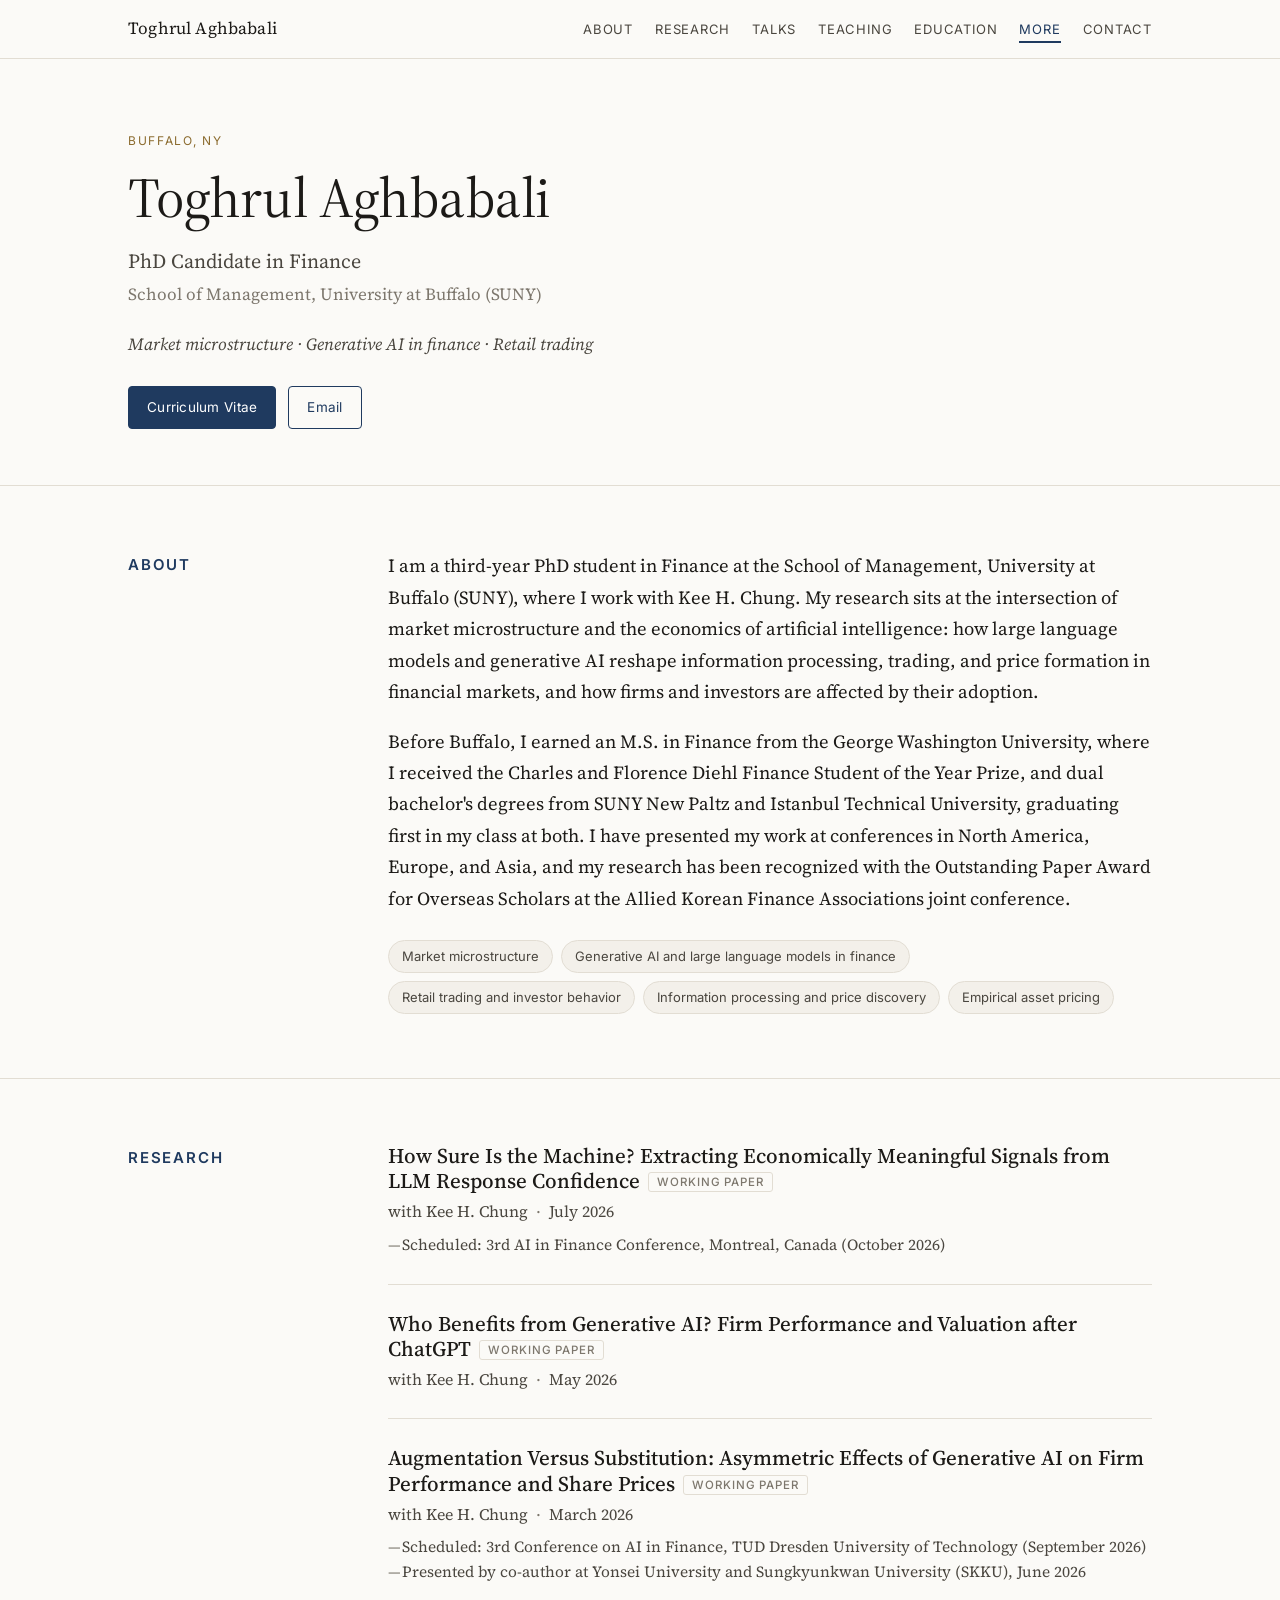
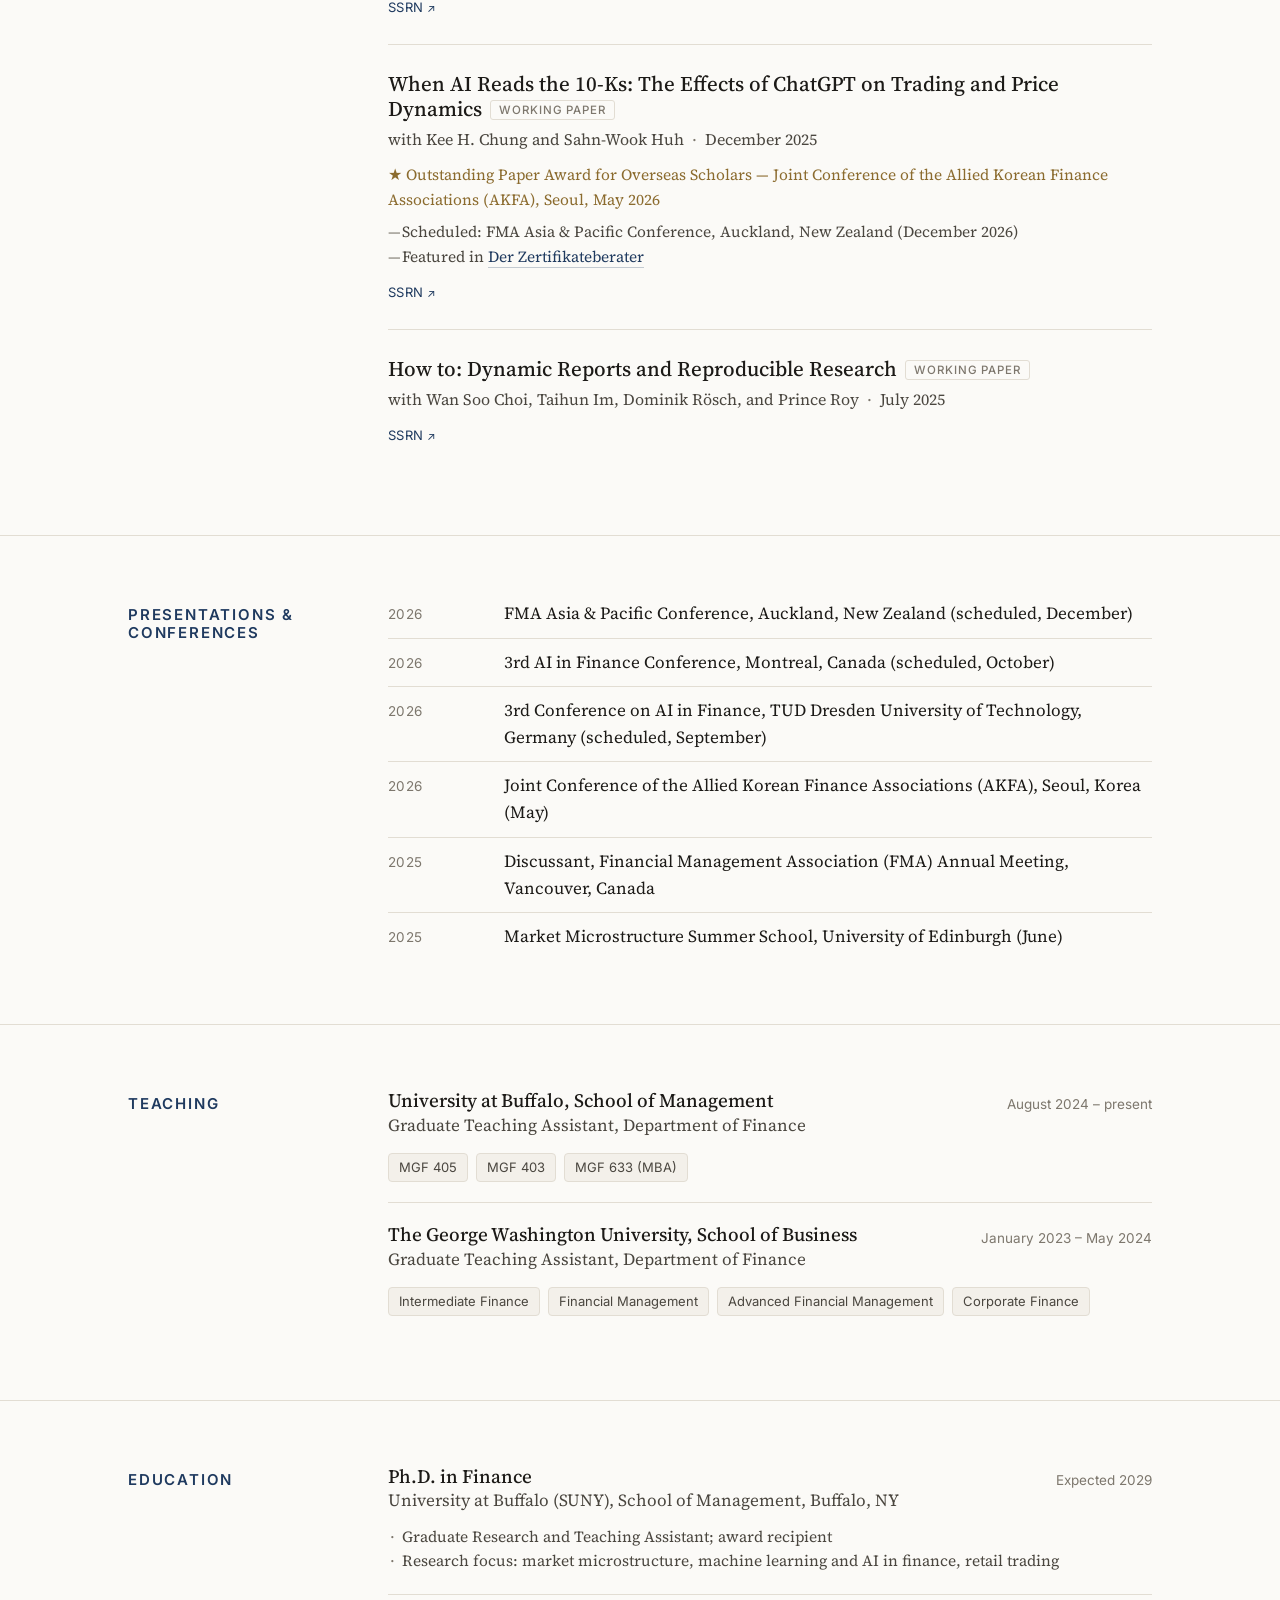
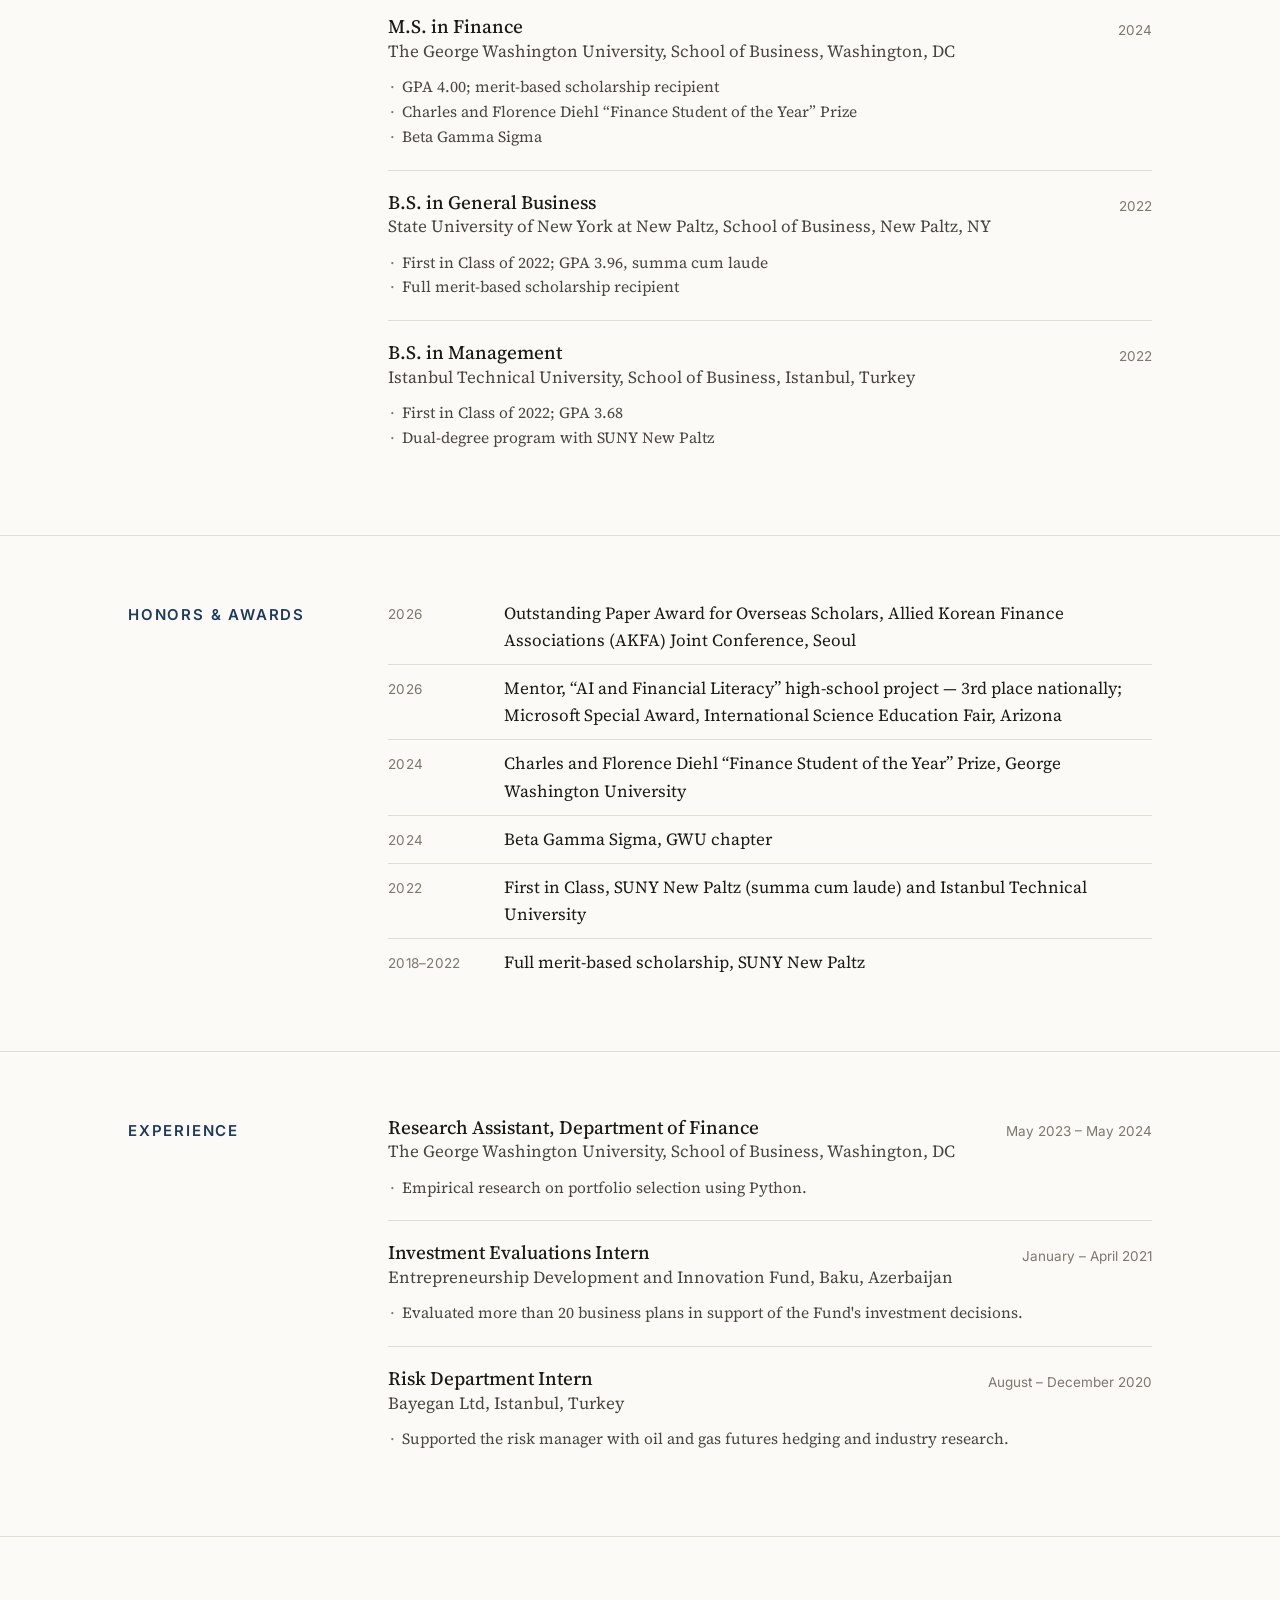
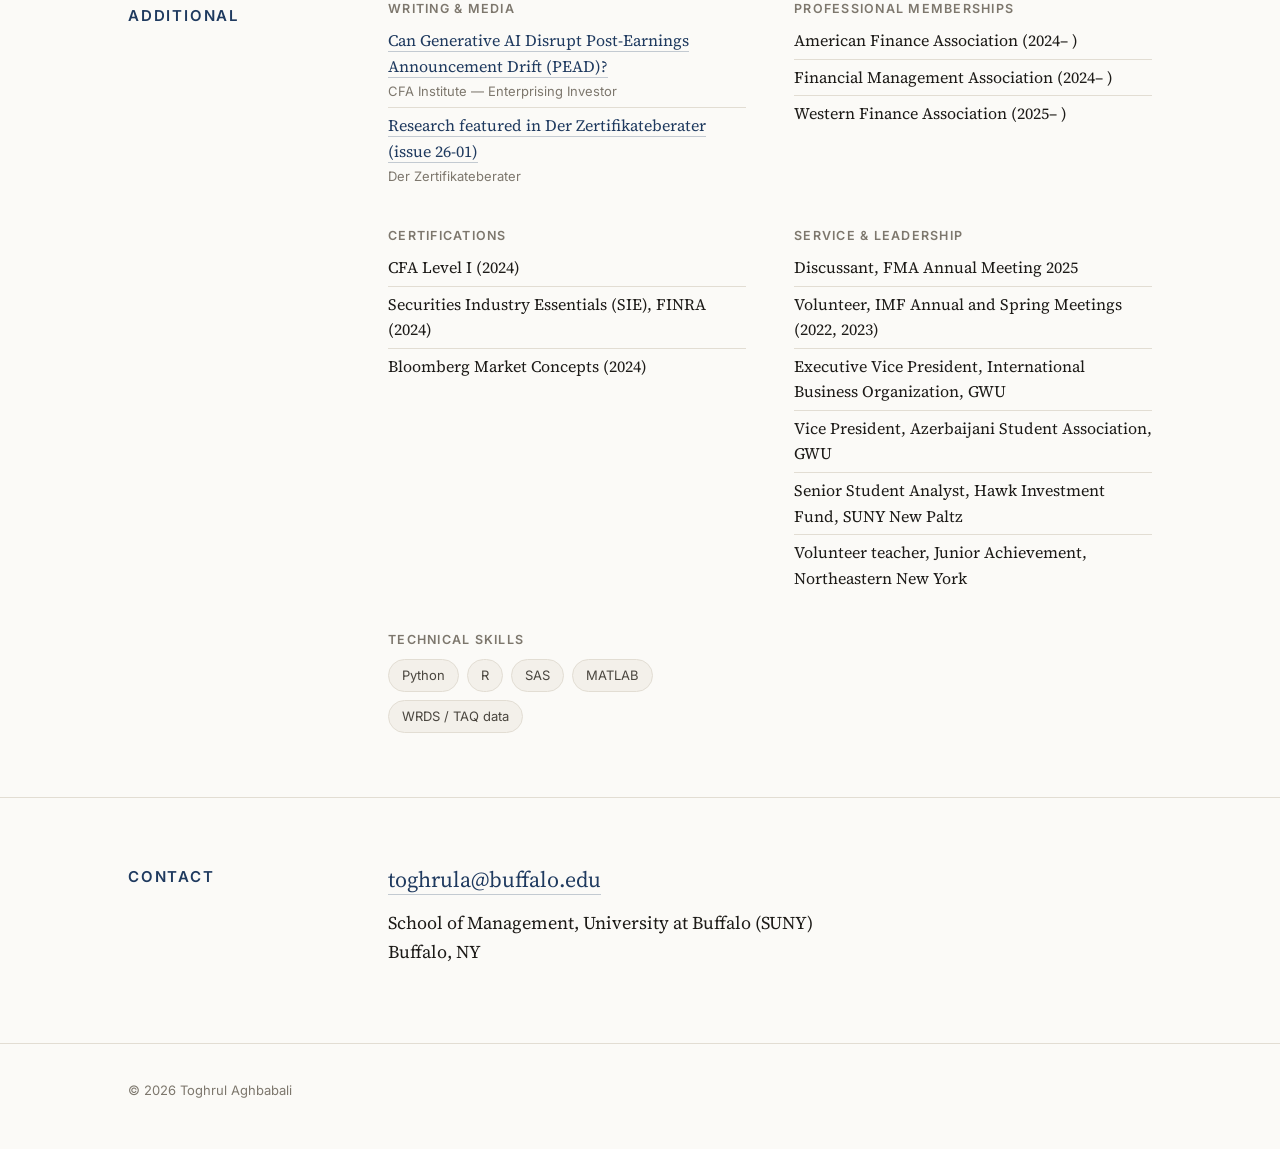
==== index.html @ 55f89e5c "Add files via upload" ====
<!DOCTYPE html>
<html lang="en">
<head>
<meta charset="utf-8">
<meta name="viewport" content="width=device-width, initial-scale=1">
<title>Toghrul Aghbabali — Finance PhD, University at Buffalo</title>
<meta name="description" content="Toghrul Aghbabali is a PhD candidate in Finance at the University at Buffalo. Research on market microstructure, generative AI in finance, and retail trading.">
<meta property="og:title" content="Toghrul Aghbabali">
<meta property="og:description" content="PhD Candidate in Finance, University at Buffalo. Market microstructure · Generative AI in finance · Retail trading.">
<meta property="og:type" content="website">
<link rel="icon" href="data:image/svg+xml,%3Csvg xmlns='http://www.w3.org/2000/svg' viewBox='0 0 64 64'%3E%3Crect width='64' height='64' rx='8' fill='%231f3a5f'/%3E%3Ctext x='32' y='43' font-family='Georgia,serif' font-size='34' fill='%23fbfaf7' text-anchor='middle'%3ETA%3C/text%3E%3C/svg%3E">
<link rel="preconnect" href="https://fonts.googleapis.com">
<link rel="preconnect" href="https://fonts.gstatic.com" crossorigin>
<link href="https://fonts.googleapis.com/css2?family=Source+Serif+4:ital,opsz,wght@0,8..60,400;0,8..60,500;1,8..60,400&family=Inter:wght@400;500;600&display=swap" rel="stylesheet">
<link rel="stylesheet" href="style.css">
</head>
<body>

<nav class="nav" aria-label="Site">
  <div class="wrap">
    <a class="brand" href="#top" id="brand"></a>
    <button class="nav-toggle" aria-expanded="false" aria-controls="menu" id="navToggle">Menu</button>
    <ul id="menu">
      <li><a href="#about">About</a></li>
      <li><a href="#research">Research</a></li>
      <li><a href="#presentations">Talks</a></li>
      <li><a href="#teaching">Teaching</a></li>
      <li><a href="#education">Education</a></li>
      <li><a href="#more">More</a></li>
      <li><a href="#contact">Contact</a></li>
    </ul>
  </div>
</nav>

<header class="hero" id="top">
  <div class="wrap">
    <div>
      <div class="kicker" id="kicker"></div>
      <h1 id="name"></h1>
      <p class="role" id="role"></p>
      <p class="inst" id="inst"></p>
      <p class="tagline" id="tagline"></p>
      <div class="actions" id="actions"></div>
    </div>
    <img class="portrait" id="portrait" alt="">
  </div>
</header>

<main>
  <section id="about">
    <div class="wrap section-head">
      <h2>About</h2>
      <div class="section-body">
        <div class="lead" id="about-text"></div>
        <ul class="tags" id="interests"></ul>
      </div>
    </div>
  </section>

  <section id="research">
    <div class="wrap section-head">
      <h2>Research</h2>
      <div class="section-body" id="papers"></div>
    </div>
  </section>

  <section id="presentations">
    <div class="wrap section-head">
      <h2>Presentations &amp; Conferences</h2>
      <div class="section-body"><ul class="yl" id="talks"></ul></div>
    </div>
  </section>

  <section id="teaching">
    <div class="wrap section-head">
      <h2>Teaching</h2>
      <div class="section-body" id="teaching-list"></div>
    </div>
  </section>

  <section id="education">
    <div class="wrap section-head">
      <h2>Education</h2>
      <div class="section-body" id="education-list"></div>
    </div>
  </section>

  <section id="awards">
    <div class="wrap section-head">
      <h2>Honors &amp; Awards</h2>
      <div class="section-body"><ul class="yl" id="awards-list"></ul></div>
    </div>
  </section>

  <section id="experience">
    <div class="wrap section-head">
      <h2>Experience</h2>
      <div class="section-body" id="experience-list"></div>
    </div>
  </section>

  <section id="more">
    <div class="wrap section-head">
      <h2>Additional</h2>
      <div class="section-body grid2" id="more-grid"></div>
    </div>
  </section>

  <section id="contact">
    <div class="wrap section-head">
      <h2>Contact</h2>
      <div class="section-body contact" id="contact-body"></div>
    </div>
  </section>
</main>

<footer>
  <div class="wrap">
    <span id="copyright"></span>
    <span id="footnote"></span>
  </div>
</footer>

<script src="content.js"></script>
<script>
/* ------------------------------------------------------------------
   Rendering. You should not need to touch anything below this line —
   edit content.js instead.
   ------------------------------------------------------------------ */
(function () {
  const $ = (id) => document.getElementById(id);
  const esc = (s) => String(s ?? "").replace(/[&<>"]/g, c => ({"&":"&amp;","<":"&lt;",">":"&gt;",'"':"&quot;"}[c]));
  const list = (arr, fn) => (arr || []).map(fn).join("");

  const ICONS = {
    ssrn: '<svg viewBox="0 0 24 24"><path d="M4 4h16v3H4zm0 6.5h16v3H4zM4 17h10v3H4z"/></svg>',
    scholar: '<svg viewBox="0 0 24 24"><path d="M12 3 1 9l11 6 9-4.9V17h2V9L12 3zm-6 10.6V17c0 1.7 2.7 4 6 4s6-2.3 6-4v-3.4l-6 3.3-6-3.3z"/></svg>',
    linkedin: '<svg viewBox="0 0 24 24"><path d="M4.98 3.5A2.5 2.5 0 1 1 5 8.5a2.5 2.5 0 0 1-.02-5zM3 9h4v12H3zm7 0h3.8v1.7h.1c.5-1 1.8-2 3.7-2 4 0 4.7 2.6 4.7 6V21h-4v-5.5c0-1.3 0-3-1.9-3s-2.1 1.4-2.1 2.9V21h-4z"/></svg>',
    github: '<svg viewBox="0 0 24 24"><path d="M12 .5a12 12 0 0 0-3.8 23.4c.6.1.8-.3.8-.6v-2c-3.3.7-4-1.6-4-1.6-.6-1.4-1.4-1.8-1.4-1.8-1.1-.7.1-.7.1-.7 1.2.1 1.8 1.2 1.8 1.2 1.1 1.8 2.8 1.3 3.5 1 .1-.8.4-1.3.8-1.6-2.7-.3-5.5-1.3-5.5-5.9 0-1.3.5-2.4 1.2-3.2-.1-.3-.5-1.5.1-3.2 0 0 1-.3 3.3 1.2a11.5 11.5 0 0 1 6 0c2.3-1.5 3.3-1.2 3.3-1.2.7 1.7.3 2.9.1 3.2.8.8 1.2 1.9 1.2 3.2 0 4.6-2.8 5.6-5.5 5.9.4.4.8 1.1.8 2.2v3.3c0 .3.2.7.8.6A12 12 0 0 0 12 .5z"/></svg>',
    twitter: '<svg viewBox="0 0 24 24"><path d="M18.2 2h3.4l-7.4 8.5L23 22h-6.8l-5.3-7-6.1 7H1.4l7.9-9.1L1 2h7l4.8 6.4L18.2 2zm-1.2 18h1.9L7.1 3.9H5.1L17 20z"/></svg>',
    orcid: '<svg viewBox="0 0 24 24"><path d="M12 2a10 10 0 1 0 0 20 10 10 0 0 0 0-20zM8.3 16.5H6.8V8.7h1.5v7.8zM7.6 7.7a1 1 0 1 1 0-2 1 1 0 0 1 0 2zm3 1h3.3c3.1 0 4.5 2.2 4.5 3.9 0 2-1.6 3.9-4.5 3.9h-3.3V8.7zm1.5 1.4v5.1h1.7c2.5 0 3.1-1.9 3.1-2.6 0-1.4-.9-2.5-3.1-2.5h-1.7z"/></svg>',
    email: '<svg viewBox="0 0 24 24"><path d="M2 5h20v14H2zm2 2v.5l8 5 8-5V7l-8 5-8-5z"/></svg>',
    link: '<svg viewBox="0 0 24 24"><path d="M10.6 13.4a1 1 0 0 1 0-1.4l2.8-2.8a1 1 0 1 1 1.4 1.4L12 13.4a1 1 0 0 1-1.4 0zm-2.8 2.8a3 3 0 0 1 0-4.2l1.4-1.4-1.4-1.4-1.4 1.4a5 5 0 0 0 7 7l1.4-1.4-1.4-1.4-1.4 1.4a3 3 0 0 1-4.2 0zm8.4-8.4a3 3 0 0 1 0 4.2l-1.4 1.4 1.4 1.4 1.4-1.4a5 5 0 0 0-7-7L9.2 7.8l1.4 1.4 1.4-1.4a3 3 0 0 1 4.2 0z"/></svg>',
  };

  // ---- hero ----
  document.title = `${SITE.name} — ${SITE.title}`;
  $("brand").innerHTML = esc(SITE.name) + "<span>" + esc(SITE.title) + "</span>";
  $("kicker").textContent = SITE.location || "";
  $("name").textContent = SITE.name;
  $("role").textContent = SITE.title;
  $("inst").textContent = SITE.institution;
  $("tagline").textContent = SITE.tagline || "";
  $("tagline").hidden = !SITE.tagline;

  let actions = "";
  if (SITE.cvFile) actions += `<a class="btn primary" href="${esc(SITE.cvFile)}" target="_blank" rel="noopener">Curriculum Vitae</a>`;
  if (SITE.email)  actions += `<a class="btn" href="mailto:${esc(SITE.email)}">Email</a>`;
  const links = (SITE.links || []).filter(l => l.url);
  if (links.length) actions += `<span class="iconlinks">` + list(links, l =>
    `<a href="${esc(l.url)}" target="_blank" rel="noopener" title="${esc(l.label)}" aria-label="${esc(l.label)}">${ICONS[l.icon] || ICONS.link}</a>`) + `</span>`;
  $("actions").innerHTML = actions;

  const hero = document.querySelector(".hero"), img = $("portrait");
  if (SITE.photo) {
    img.src = SITE.photo; img.alt = `Portrait of ${SITE.name}`;
    img.onerror = () => { img.remove(); hero.classList.add("no-photo"); };
  } else { img.remove(); hero.classList.add("no-photo"); }

  // ---- about ----
  $("about-text").innerHTML = list(SITE.about, p => `<p>${p}</p>`);
  $("interests").innerHTML = list(SITE.interests, i => `<li>${esc(i)}</li>`);

  // ---- research ----
  $("papers").innerHTML = list(SITE.papers, p => {
    const title = p.ssrn ? `<a href="${esc(p.ssrn)}" target="_blank" rel="noopener">${esc(p.title)}</a>` : esc(p.title);
    const meta = [p.coauthors, p.journal, p.date].filter(Boolean).map(esc).join('<span class="sep">·</span>');
    return `<article class="paper">
      <h3>${title}${p.status ? `<span class="status">${esc(p.status)}</span>` : ""}</h3>
      <div class="meta">${meta}</div>
      ${p.award ? `<div class="award">${esc(p.award)}</div>` : ""}
      ${p.abstract ? `<details class="abs"><summary>Abstract</summary><p>${esc(p.abstract)}</p></details>` : ""}
      ${(p.notes || []).length ? `<ul class="notes">${list(p.notes, n => `<li>${n}</li>`)}</ul>` : ""}
      ${p.ssrn || p.pdf ? `<div class="plinks">${p.ssrn ? `<a href="${esc(p.ssrn)}" target="_blank" rel="noopener">SSRN</a>` : ""}${p.pdf ? `<a href="${esc(p.pdf)}" target="_blank" rel="noopener">PDF</a>` : ""}</div>` : ""}
    </article>`;
  });

  // ---- talks / awards ----
  const yearList = (arr) => list(arr, x => `<li><span class="yr">${esc(x.year)}</span><span>${x.text}</span></li>`);
  $("talks").innerHTML = yearList(SITE.presentations);
  $("awards-list").innerHTML = yearList(SITE.awards);

  // ---- teaching ----
  $("teaching-list").innerHTML = list(SITE.teaching, t => `<div class="entry">
      <div><h3>${esc(t.institution)}</h3><div class="sub">${esc(t.role)}</div></div>
      <div class="when">${esc(t.period)}</div>
      ${(t.courses || []).length ? `<ul class="courses">${list(t.courses, c => `<li>${esc(c)}</li>`)}</ul>` : ""}
    </div>`);

  // ---- education ----
  $("education-list").innerHTML = list(SITE.education, e => `<div class="entry">
      <div><h3>${esc(e.degree)}</h3><div class="sub">${esc(e.school)}${e.place ? ", " + esc(e.place) : ""}</div></div>
      <div class="when">${esc(e.year)}</div>
      ${(e.notes || []).length ? `<ul class="notes">${list(e.notes, n => `<li>${esc(n)}</li>`)}</ul>` : ""}
    </div>`);

  // ---- experience ----
  $("experience-list").innerHTML = list(SITE.experience, x => `<div class="entry">
      <div><h3>${esc(x.role)}</h3><div class="sub">${esc(x.org)}${x.place ? ", " + esc(x.place) : ""}</div></div>
      <div class="when">${esc(x.period)}</div>
      ${x.text ? `<ul class="notes"><li>${esc(x.text)}</li></ul>` : ""}
    </div>`);

  // ---- more ----
  const block = (h, arr, fn) => (arr || []).length ? `<div><h3>${h}</h3><ul>${list(arr, fn)}</ul></div>` : "";
  $("more-grid").innerHTML =
    block("Writing &amp; Media", SITE.media, m => `<li class="media"><a href="${esc(m.url)}" target="_blank" rel="noopener">${esc(m.text)}</a><span class="outlet">${esc(m.outlet)}</span></li>`) +
    block("Professional Memberships", SITE.memberships, s => `<li>${esc(s)}</li>`) +
    block("Certifications", SITE.certifications, s => `<li>${esc(s)}</li>`) +
    block("Service &amp; Leadership", SITE.service, s => `<li>${esc(s)}</li>`) +
    ((SITE.skills||[]).length ? `<div><h3>Technical Skills</h3><ul class="tags" style="margin-top:0">${list(SITE.skills, s => `<li>${esc(s)}</li>`)}</ul></div>` : "");
  $("more-grid").querySelectorAll(".media").forEach(li => li.parentElement.classList.add("media"));

  // ---- contact ----
  $("contact-body").innerHTML = `
    <p class="email"><a href="mailto:${esc(SITE.email)}">${esc(SITE.email)}</a></p>
    <p>${esc(SITE.institution)}<br>${esc(SITE.location)}</p>`;

  // ---- footer ----
  $("copyright").textContent = `© ${new Date().getFullYear()} ${SITE.name}`;
  $("footnote").textContent = SITE.footerNote || "";

  // hide empty sections
  document.querySelectorAll("main section").forEach(s => {
    const body = s.querySelector(".section-body");
    if (body && !body.innerHTML.trim()) s.remove();
  });

  // ---- nav behaviour ----
  const toggle = $("navToggle"), menu = $("menu");
  toggle.addEventListener("click", () => {
    const open = menu.classList.toggle("open");
    toggle.setAttribute("aria-expanded", open);
  });
  menu.addEventListener("click", e => { if (e.target.tagName === "A") menu.classList.remove("open"); });

  const navLinks = [...menu.querySelectorAll("a")];
  const targets = navLinks.map(a => document.querySelector(a.getAttribute("href"))).filter(Boolean);
  const io = new IntersectionObserver(entries => {
    entries.forEach(en => {
      if (en.isIntersecting) {
        navLinks.forEach(a => a.classList.toggle("active", a.getAttribute("href") === "#" + en.target.id));
      }
    });
  }, { rootMargin: "-40% 0px -55% 0px" });
  targets.forEach(t => io.observe(t));
})();
</script>
</body>
</html>
---- style.css ----
/* ============================================================
   Toghrul Aghbabali — site styles
   Classic academic look. Change colors in the :root block.
   ============================================================ */

:root {
  --ink:        #1c1a17;   /* main text */
  --ink-soft:   #4a463f;   /* secondary text */
  --ink-mute:   #7d776d;   /* dates, labels */
  --paper:      #fbfaf7;   /* page background */
  --paper-2:    #f3f0ea;   /* subtle panels */
  --rule:       #e2ddd3;   /* hairlines */
  --accent:     #1f3a5f;   /* deep navy — links, headings */
  --accent-2:   #8b6b2e;   /* muted gold — small highlights */
  --serif: "Source Serif 4", "Iowan Old Style", "Palatino Linotype", Palatino, Georgia, serif;
  --sans:  "Inter", -apple-system, BlinkMacSystemFont, "Segoe UI", Helvetica, Arial, sans-serif;
  --max: 1080px;
}

*, *::before, *::after { box-sizing: border-box; }
html { scroll-behavior: smooth; -webkit-text-size-adjust: 100%; }
body {
  margin: 0;
  font-family: var(--serif);
  font-size: 17px;
  line-height: 1.6;
  color: var(--ink);
  background: var(--paper);
  font-feature-settings: "kern", "liga";
  text-rendering: optimizeLegibility;
}
a { color: var(--accent); text-decoration: none; border-bottom: 1px solid rgba(31,58,95,.25); transition: border-color .15s; }
a:hover { border-bottom-color: var(--accent); }
img { max-width: 100%; display: block; }
ul { margin: 0; padding: 0; list-style: none; }
h1, h2, h3, h4 { margin: 0; font-weight: 500; line-height: 1.2; }
.wrap { max-width: var(--max); margin: 0 auto; padding: 0 28px; }
.sr-only { position: absolute; width: 1px; height: 1px; overflow: hidden; clip: rect(0 0 0 0); }

/* ---------- Top navigation ---------- */
.nav {
  position: sticky; top: 0; z-index: 10;
  background: rgba(251,250,247,.92);
  backdrop-filter: saturate(140%) blur(8px);
  border-bottom: 1px solid var(--rule);
}
.nav .wrap { display: flex; align-items: center; justify-content: space-between; height: 58px; gap: 20px; }
.nav .brand { font-family: var(--serif); font-size: 17px; letter-spacing: .01em; border: 0; color: var(--ink); white-space: nowrap; }
.nav .brand span { color: var(--ink-mute); font-style: italic; margin-left: 8px; display: none; }
.nav ul { display: flex; gap: 22px; font-family: var(--sans); font-size: 13px; letter-spacing: .06em; text-transform: uppercase; }
.nav ul a { color: var(--ink-soft); border: 0; padding: 4px 0; border-bottom: 2px solid transparent; }
.nav ul a:hover, .nav ul a.active { color: var(--accent); border-bottom-color: var(--accent); }
.nav-toggle { display: none; background: none; border: 1px solid var(--rule); border-radius: 6px; padding: 6px 10px; font: 13px var(--sans); color: var(--ink-soft); cursor: pointer; }

/* ---------- Hero ---------- */
.hero { padding: 72px 0 56px; border-bottom: 1px solid var(--rule); }
.hero .wrap { display: grid; grid-template-columns: 1fr 240px; gap: 56px; align-items: center; }
.hero.no-photo .wrap { grid-template-columns: 1fr; }
.kicker { font-family: var(--sans); font-size: 12px; letter-spacing: .14em; text-transform: uppercase; color: var(--accent-2); margin-bottom: 14px; }
.hero h1 { font-size: clamp(38px, 5vw, 56px); font-weight: 400; letter-spacing: -.01em; margin-bottom: 14px; }
.hero .role { font-size: 20px; color: var(--ink-soft); margin: 0 0 4px; }
.hero .inst { font-size: 17px; color: var(--ink-mute); margin: 0 0 22px; }
.hero .tagline { font-style: italic; color: var(--ink-soft); margin: 0 0 28px; font-size: 17px; }
.actions { display: flex; flex-wrap: wrap; gap: 12px; align-items: center; }
.btn { font-family: var(--sans); font-size: 13.5px; letter-spacing: .02em; padding: 10px 18px; border-radius: 4px; border: 1px solid var(--accent); color: var(--accent); background: transparent; display: inline-flex; align-items: center; gap: 8px; }
.btn.primary { background: var(--accent); color: #fff; }
.btn:hover { border-bottom-color: var(--accent); filter: brightness(1.08); }
.iconlinks { display: flex; gap: 8px; margin-left: 6px; }
.iconlinks a { border: 1px solid var(--rule); border-radius: 50%; width: 38px; height: 38px; display: inline-flex; align-items: center; justify-content: center; color: var(--ink-soft); background: #fff; }
.iconlinks a:hover { color: var(--accent); border-color: var(--accent); }
.iconlinks svg { width: 17px; height: 17px; fill: currentColor; }
.portrait { width: 240px; height: 240px; border-radius: 50%; object-fit: cover; object-position: center top; box-shadow: 0 1px 0 rgba(0,0,0,.04), 0 12px 32px -14px rgba(31,58,95,.35); background: var(--paper-2); }

/* ---------- Sections ---------- */
section { padding: 64px 0; border-bottom: 1px solid var(--rule); }
section:last-of-type { border-bottom: 0; }
.section-head { display: grid; grid-template-columns: 220px 1fr; gap: 40px; }
.section-head h2 { font-size: 15px; font-family: var(--sans); letter-spacing: .12em; text-transform: uppercase; color: var(--accent); font-weight: 600; padding-top: 6px; }
.section-body { min-width: 0; }
.lead p { font-size: 18.5px; line-height: 1.7; margin: 0 0 18px; }
.lead p:last-child { margin-bottom: 0; }

/* interests as tags */
.tags { display: flex; flex-wrap: wrap; gap: 8px; margin-top: 26px; }
.tags li { font-family: var(--sans); font-size: 13px; color: var(--ink-soft); background: var(--paper-2); border: 1px solid var(--rule); border-radius: 999px; padding: 5px 13px; }

/* papers */
.paper { padding: 26px 0; border-top: 1px solid var(--rule); }
.paper:first-child { border-top: 0; padding-top: 0; }
.paper h3 { font-size: 21px; font-weight: 500; margin-bottom: 6px; }
.paper h3 a { border: 0; color: var(--ink); }
.paper h3 a:hover { color: var(--accent); }
.paper .meta { color: var(--ink-soft); font-size: 16px; }
.paper .meta .sep { color: var(--ink-mute); margin: 0 8px; }
.status { font-family: var(--sans); font-size: 11.5px; letter-spacing: .08em; text-transform: uppercase; color: var(--ink-mute); border: 1px solid var(--rule); padding: 2px 8px; border-radius: 3px; vertical-align: 2px; margin-left: 8px; }
.paper .award { margin-top: 10px; font-size: 15.5px; color: var(--accent-2); }
.paper .award::before { content: "★ "; }
.paper .notes { margin-top: 8px; color: var(--ink-soft); font-size: 15.5px; }
.paper .notes li { padding-left: 14px; position: relative; }
.paper .notes li::before { content: "—"; position: absolute; left: 0; color: var(--ink-mute); }
.paper .plinks { margin-top: 12px; display: flex; gap: 14px; font-family: var(--sans); font-size: 13px; letter-spacing: .03em; }
.paper .plinks a { border: 0; }
.paper .plinks a::after { content: " ↗"; font-size: 11px; }
details.abs { margin-top: 10px; font-size: 16px; color: var(--ink-soft); }
details.abs summary { cursor: pointer; font-family: var(--sans); font-size: 13px; letter-spacing: .03em; color: var(--accent); list-style: none; }
details.abs summary::-webkit-details-marker { display: none; }
details.abs summary::before { content: "+ "; }
details[open].abs summary::before { content: "− "; }
details.abs p { margin: 8px 0 0; }

/* timeline-style lists (year + text) */
.yl li { display: grid; grid-template-columns: 96px 1fr; gap: 20px; padding: 10px 0; border-top: 1px solid var(--rule); }
.yl li:first-child { border-top: 0; padding-top: 0; }
.yl .yr { font-family: var(--sans); font-size: 13.5px; color: var(--ink-mute); padding-top: 4px; letter-spacing: .02em; }

/* entries (education, teaching, experience) */
.entry { display: grid; grid-template-columns: 1fr auto; gap: 8px 24px; padding: 20px 0; border-top: 1px solid var(--rule); }
.entry:first-child { border-top: 0; padding-top: 0; }
.entry h3 { font-size: 19px; font-weight: 500; }
.entry .sub { color: var(--ink-soft); }
.entry .when { font-family: var(--sans); font-size: 13.5px; color: var(--ink-mute); text-align: right; white-space: nowrap; padding-top: 5px; }
.entry .notes { grid-column: 1 / -1; color: var(--ink-soft); font-size: 15.5px; margin-top: 2px; }
.entry .notes li { padding-left: 14px; position: relative; }
.entry .notes li::before { content: "·"; position: absolute; left: 2px; color: var(--ink-mute); }
.entry .courses { grid-column: 1 / -1; display: flex; flex-wrap: wrap; gap: 8px; margin-top: 6px; }
.entry .courses li { font-family: var(--sans); font-size: 13px; color: var(--ink-soft); background: var(--paper-2); border: 1px solid var(--rule); border-radius: 4px; padding: 3px 10px; }

/* two-column misc grid */
.grid2 { display: grid; grid-template-columns: 1fr 1fr; gap: 36px 48px; }
.grid2 h3 { font-family: var(--sans); font-size: 12.5px; letter-spacing: .1em; text-transform: uppercase; color: var(--ink-mute); margin-bottom: 12px; font-weight: 600; }
.grid2 ul:not(.tags) li { padding: 5px 0; border-top: 1px solid var(--rule); font-size: 16px; }
.grid2 ul:not(.tags) li:first-child { border-top: 0; padding-top: 0; }
.media li { padding: 10px 0; border-top: 1px solid var(--rule); }
.media li:first-child { border-top: 0; padding-top: 0; }
.media .outlet { display: block; font-family: var(--sans); font-size: 13px; color: var(--ink-mute); margin-top: 2px; }

/* contact */
.contact p { margin: 0 0 12px; font-size: 18px; }
.contact .email { font-size: 22px; }

/* footer */
footer { padding: 36px 0 48px; color: var(--ink-mute); font-family: var(--sans); font-size: 13px; border-top: 1px solid var(--rule); }
footer .wrap { display: flex; justify-content: space-between; flex-wrap: wrap; gap: 10px; }

/* ---------- Responsive ---------- */
@media (max-width: 860px) {
  .section-head { grid-template-columns: 1fr; gap: 18px; }
  .hero .wrap { grid-template-columns: 1fr; gap: 32px; }
  .hero .wrap .portrait { order: -1; width: 160px; height: 160px; }
  .grid2 { grid-template-columns: 1fr; }
  .nav .brand span { display: inline; }
}
@media (max-width: 640px) {
  body { font-size: 16px; }
  .wrap { padding: 0 18px; }
  .hero { padding: 44px 0 40px; }
  section { padding: 44px 0; }
  .nav ul { display: none; position: absolute; top: 58px; left: 0; right: 0; flex-direction: column; gap: 0; background: var(--paper); border-bottom: 1px solid var(--rule); padding: 8px 18px 14px; }
  .nav ul.open { display: flex; }
  .nav ul a { display: block; padding: 10px 0; }
  .nav-toggle { display: inline-block; }
  .entry { grid-template-columns: 1fr; }
  .entry .when { text-align: left; padding-top: 0; }
  .yl li { grid-template-columns: 1fr; gap: 2px; }
  .lead p { font-size: 17px; }
}
@media print {
  .nav, .actions, .nav-toggle { display: none; }
  body { background: #fff; font-size: 12pt; }
  section { padding: 24px 0; }
}
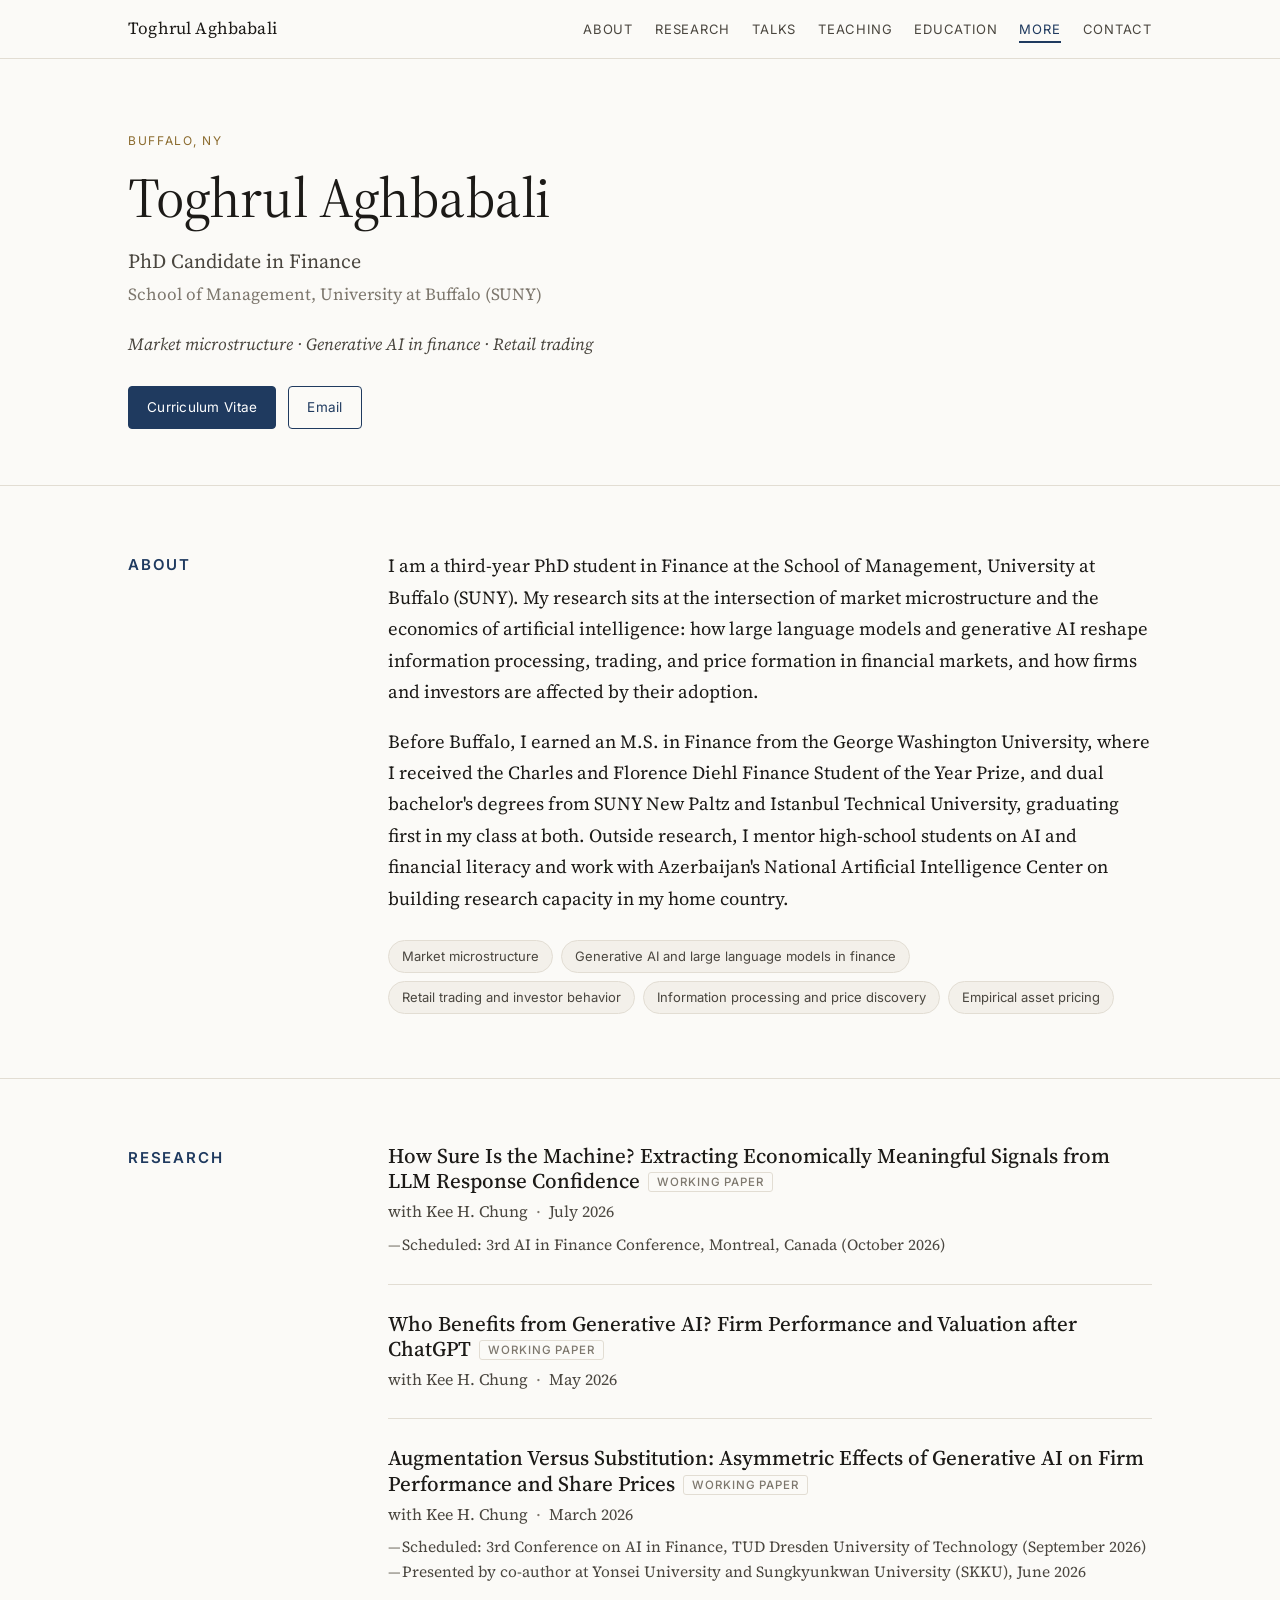
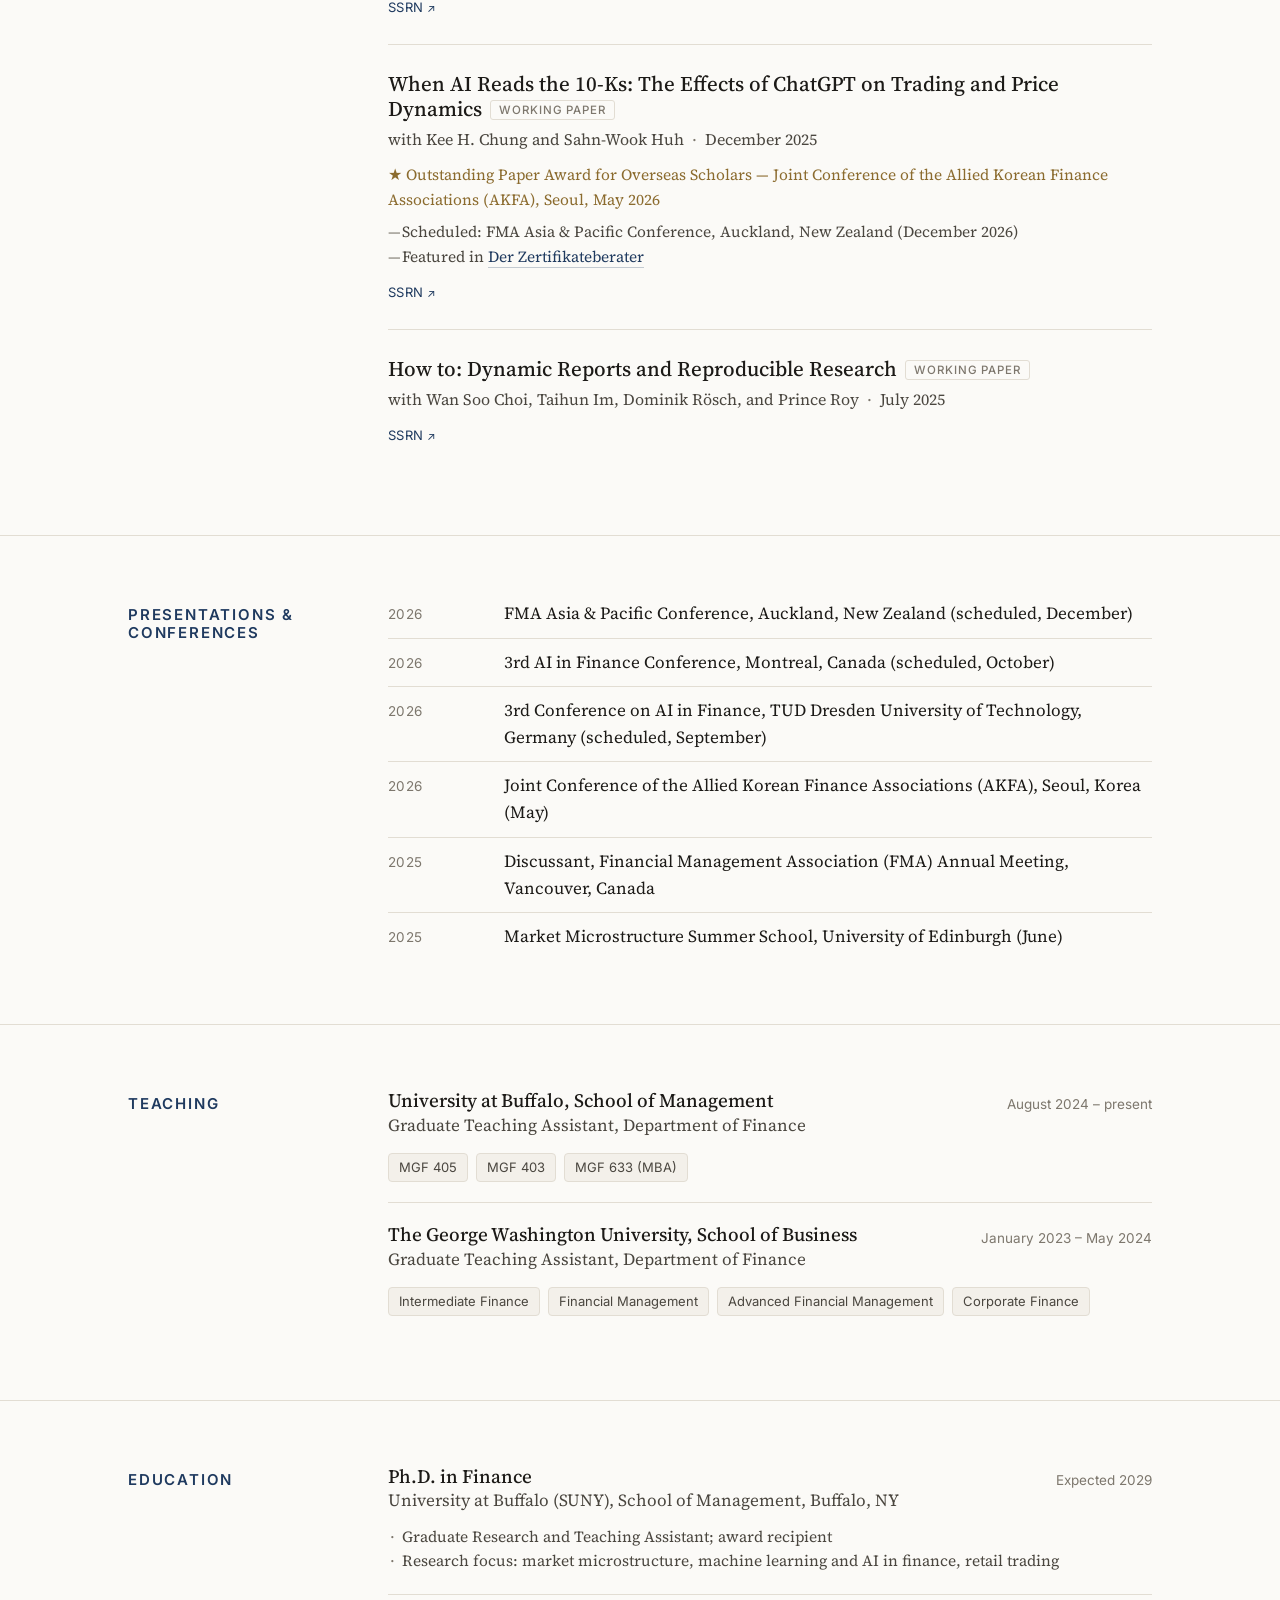
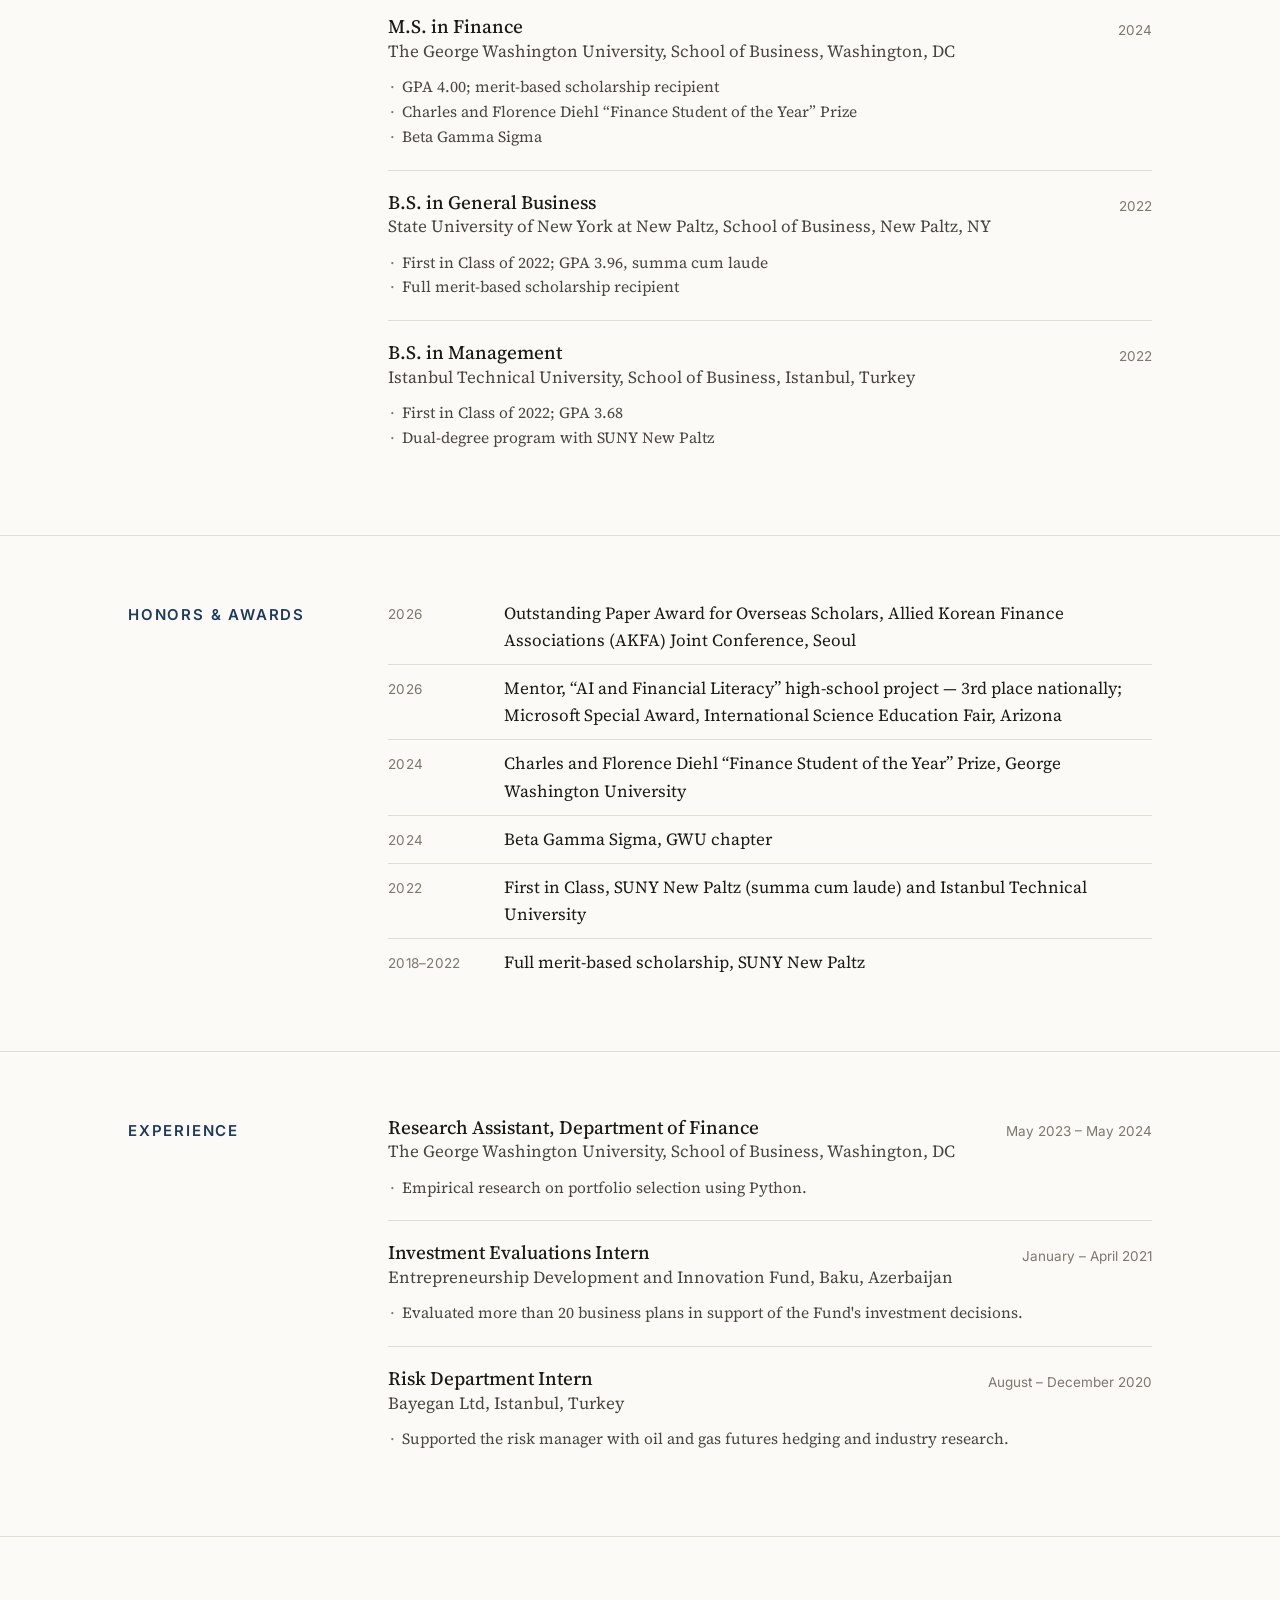
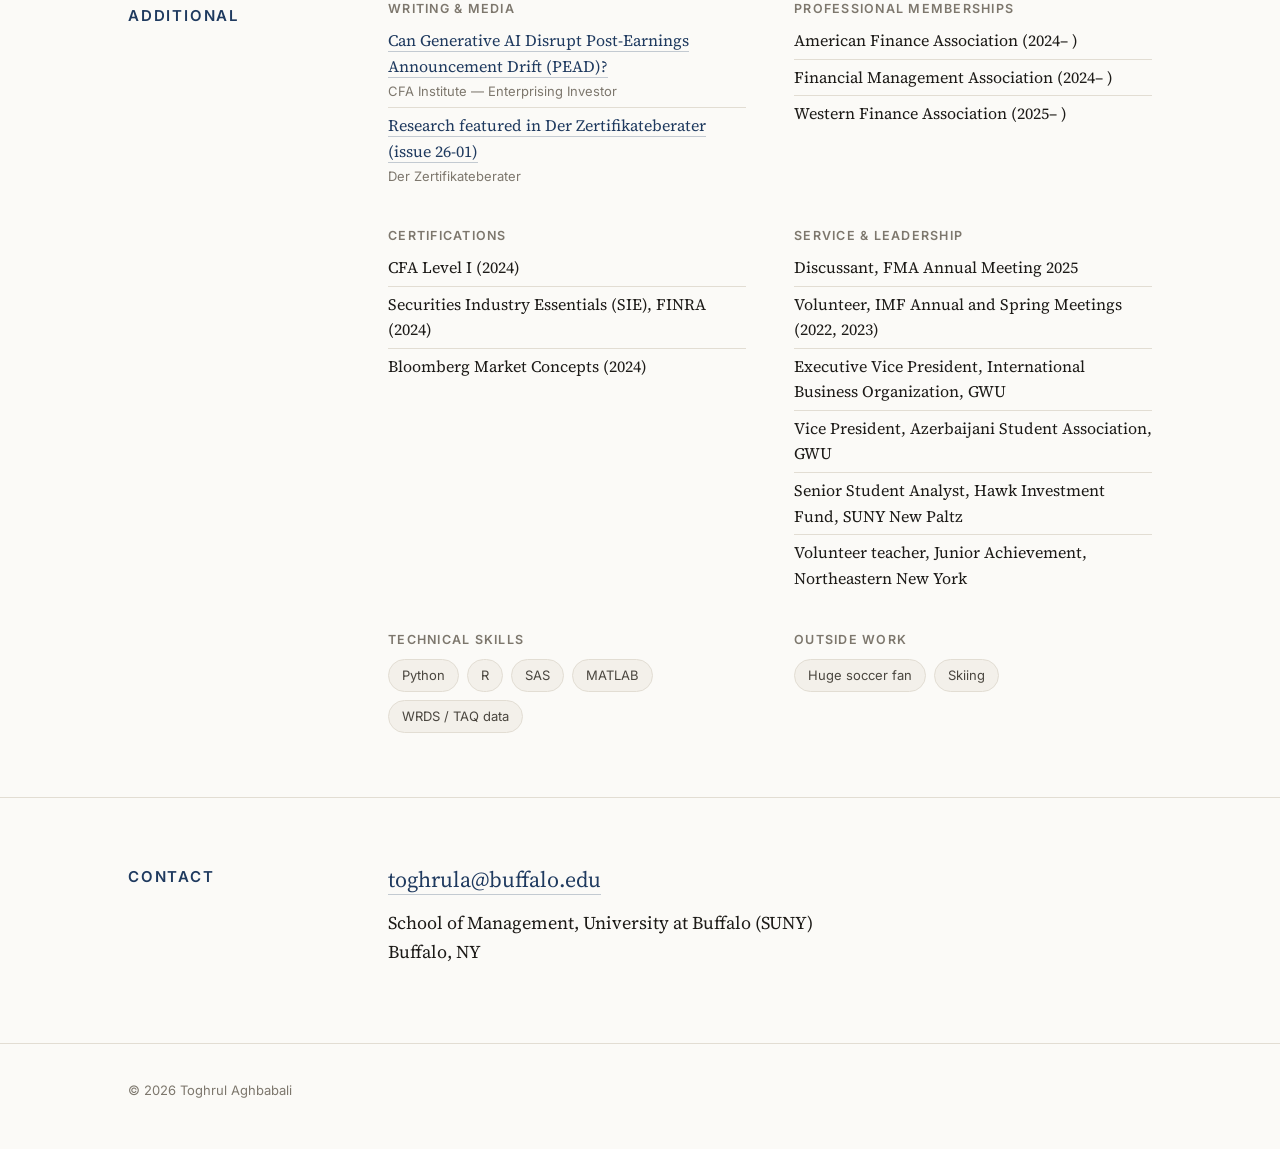
==== commit f2df5293: "Add files via upload" ====
--- a/index.html
+++ b/index.html
@@ -218,7 +218,8 @@
     block("Professional Memberships", SITE.memberships, s => `<li>${esc(s)}</li>`) +
     block("Certifications", SITE.certifications, s => `<li>${esc(s)}</li>`) +
     block("Service &amp; Leadership", SITE.service, s => `<li>${esc(s)}</li>`) +
-    ((SITE.skills||[]).length ? `<div><h3>Technical Skills</h3><ul class="tags" style="margin-top:0">${list(SITE.skills, s => `<li>${esc(s)}</li>`)}</ul></div>` : "");
+    ((SITE.skills||[]).length ? `<div><h3>Technical Skills</h3><ul class="tags" style="margin-top:0">${list(SITE.skills, s => `<li>${esc(s)}</li>`)}</ul></div>` : "") +
+    ((SITE.hobbies||[]).length ? `<div><h3>Outside Work</h3><ul class="tags" style="margin-top:0">${list(SITE.hobbies, s => `<li>${esc(s)}</li>`)}</ul></div>` : "");
   $("more-grid").querySelectorAll(".media").forEach(li => li.parentElement.classList.add("media"));
 
   // ---- contact ----
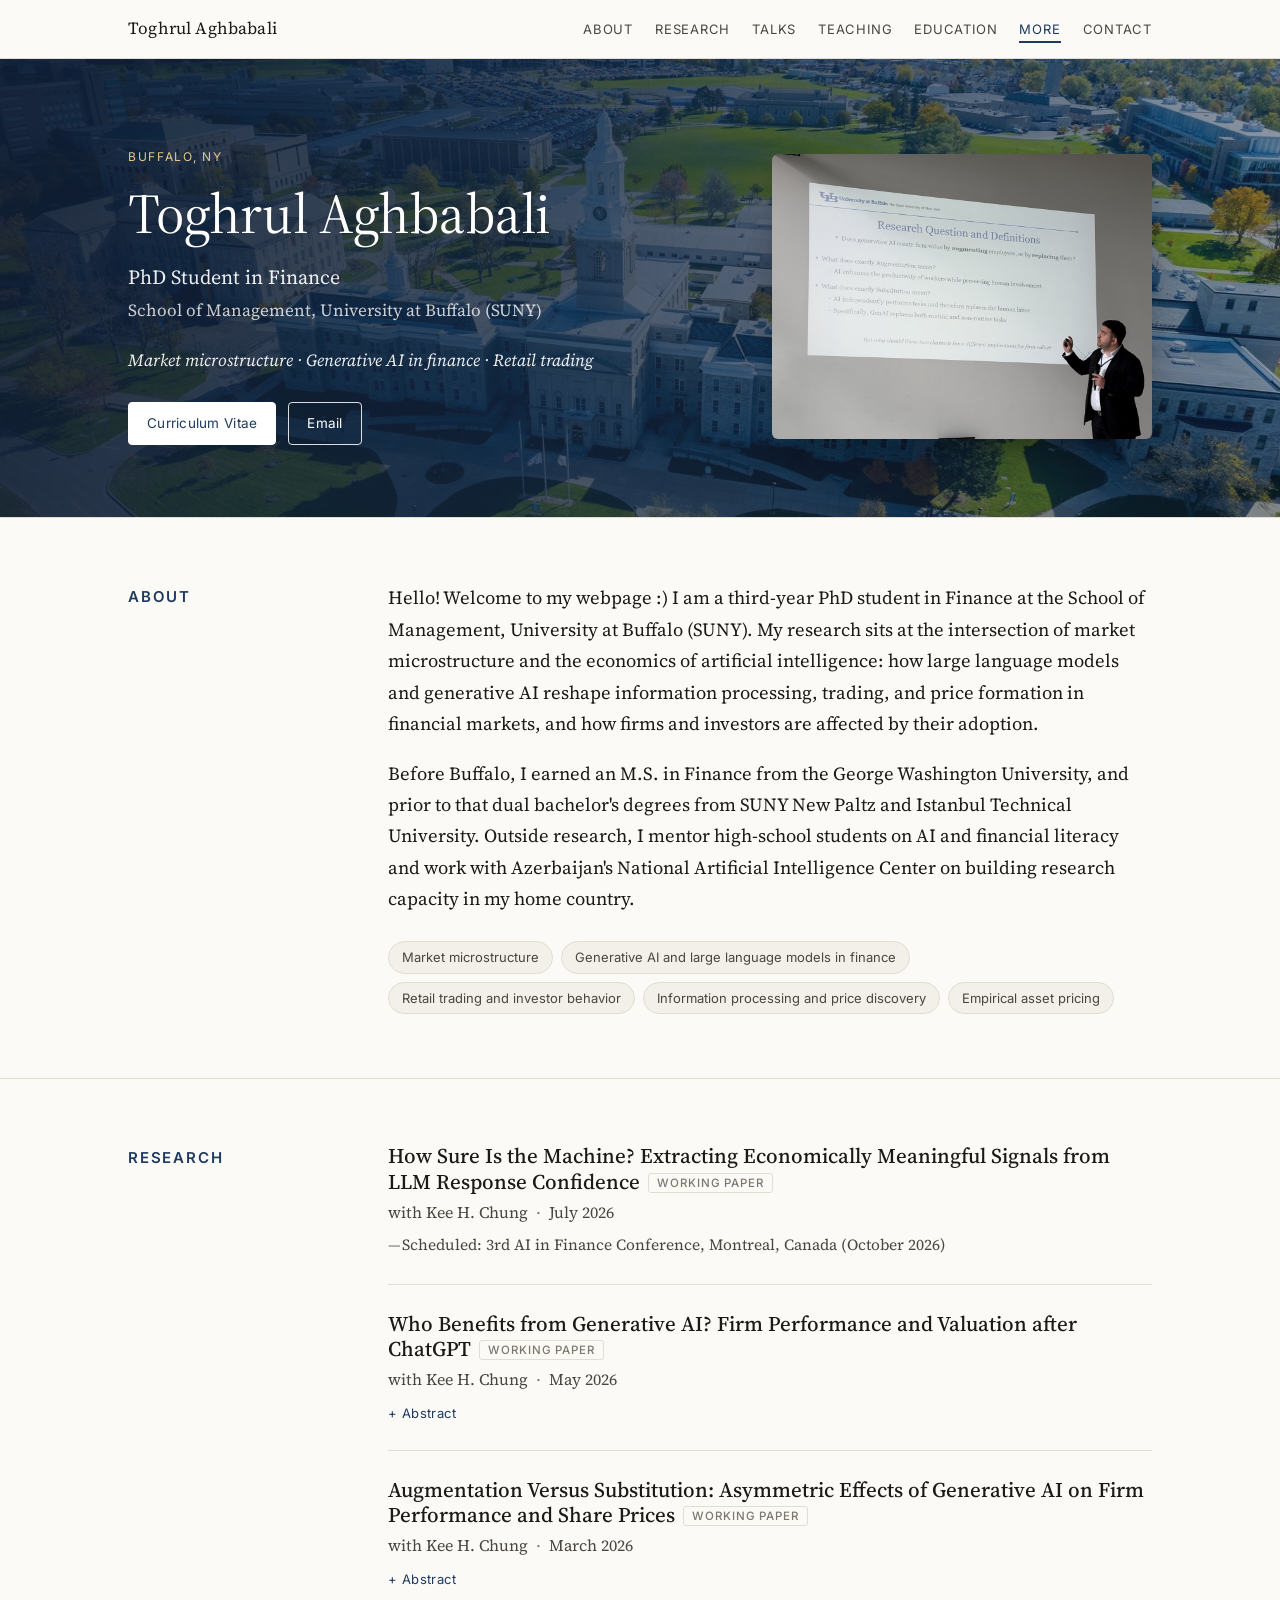
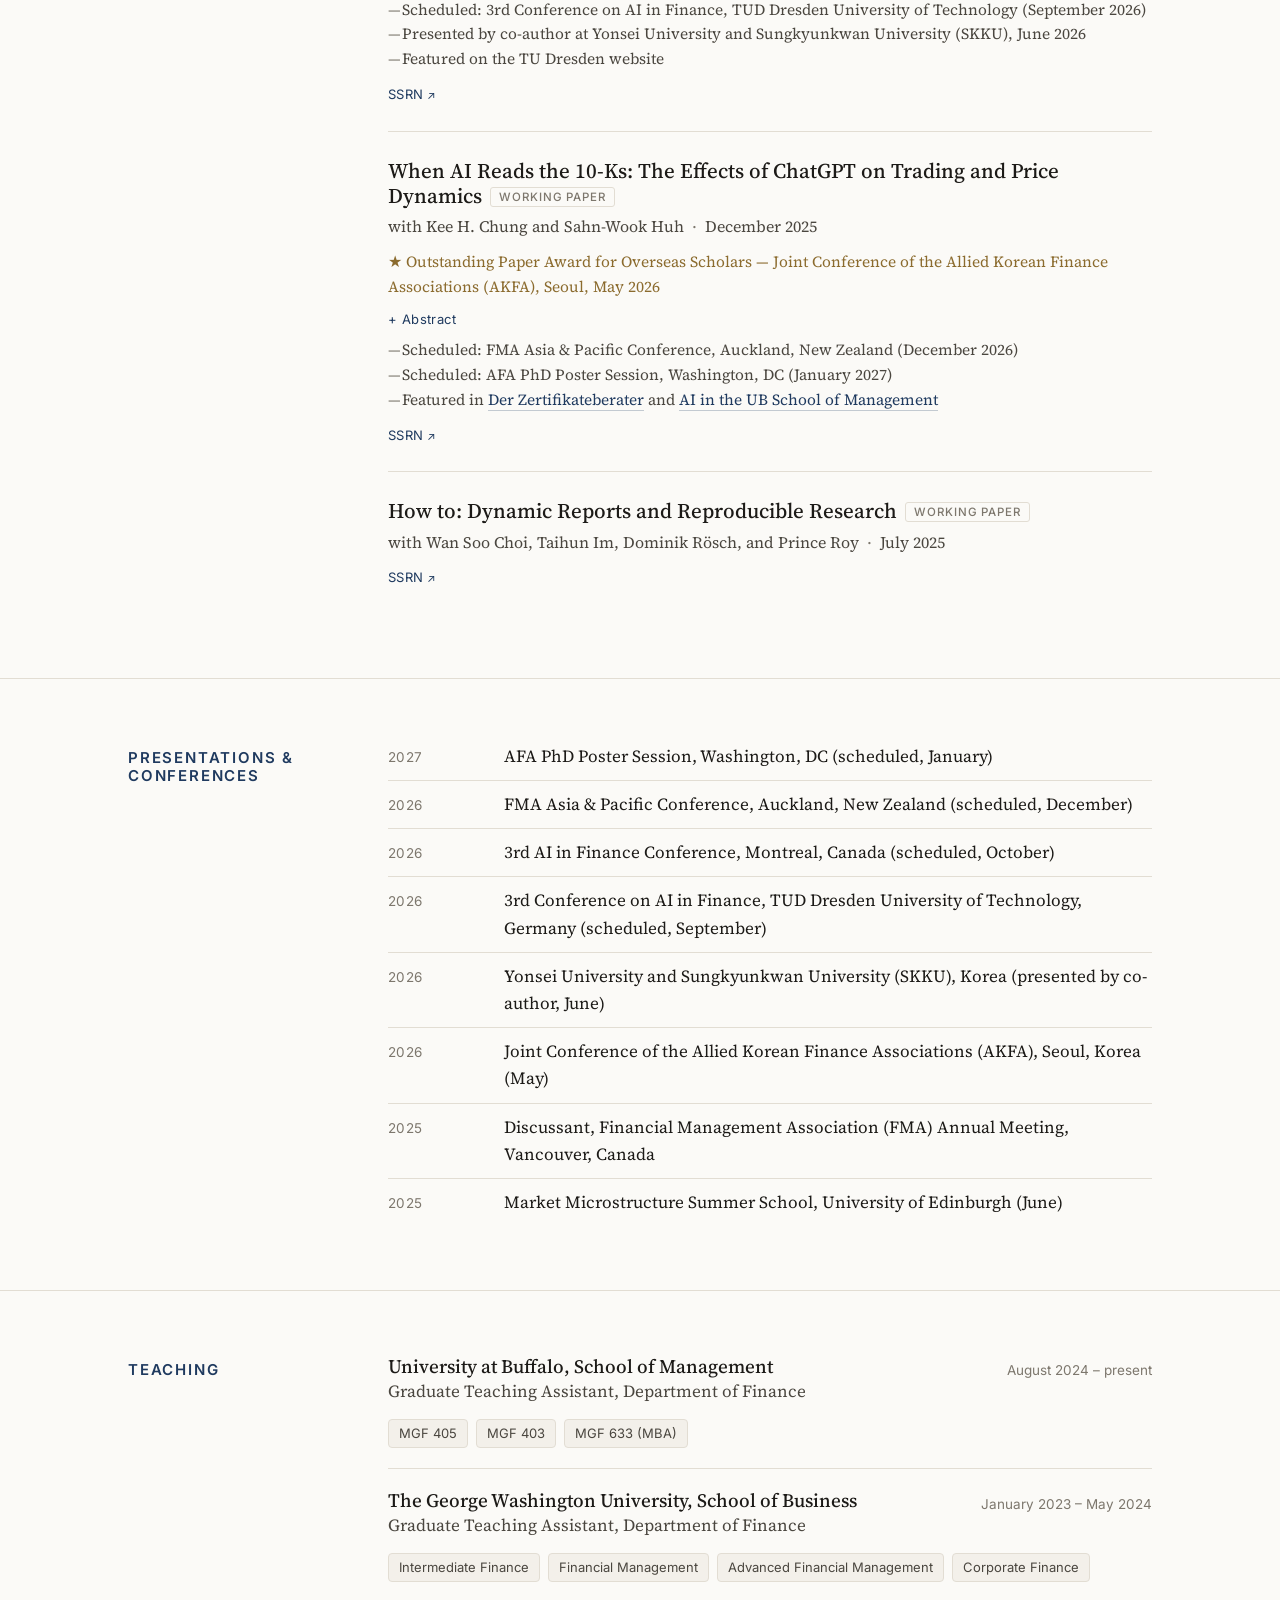
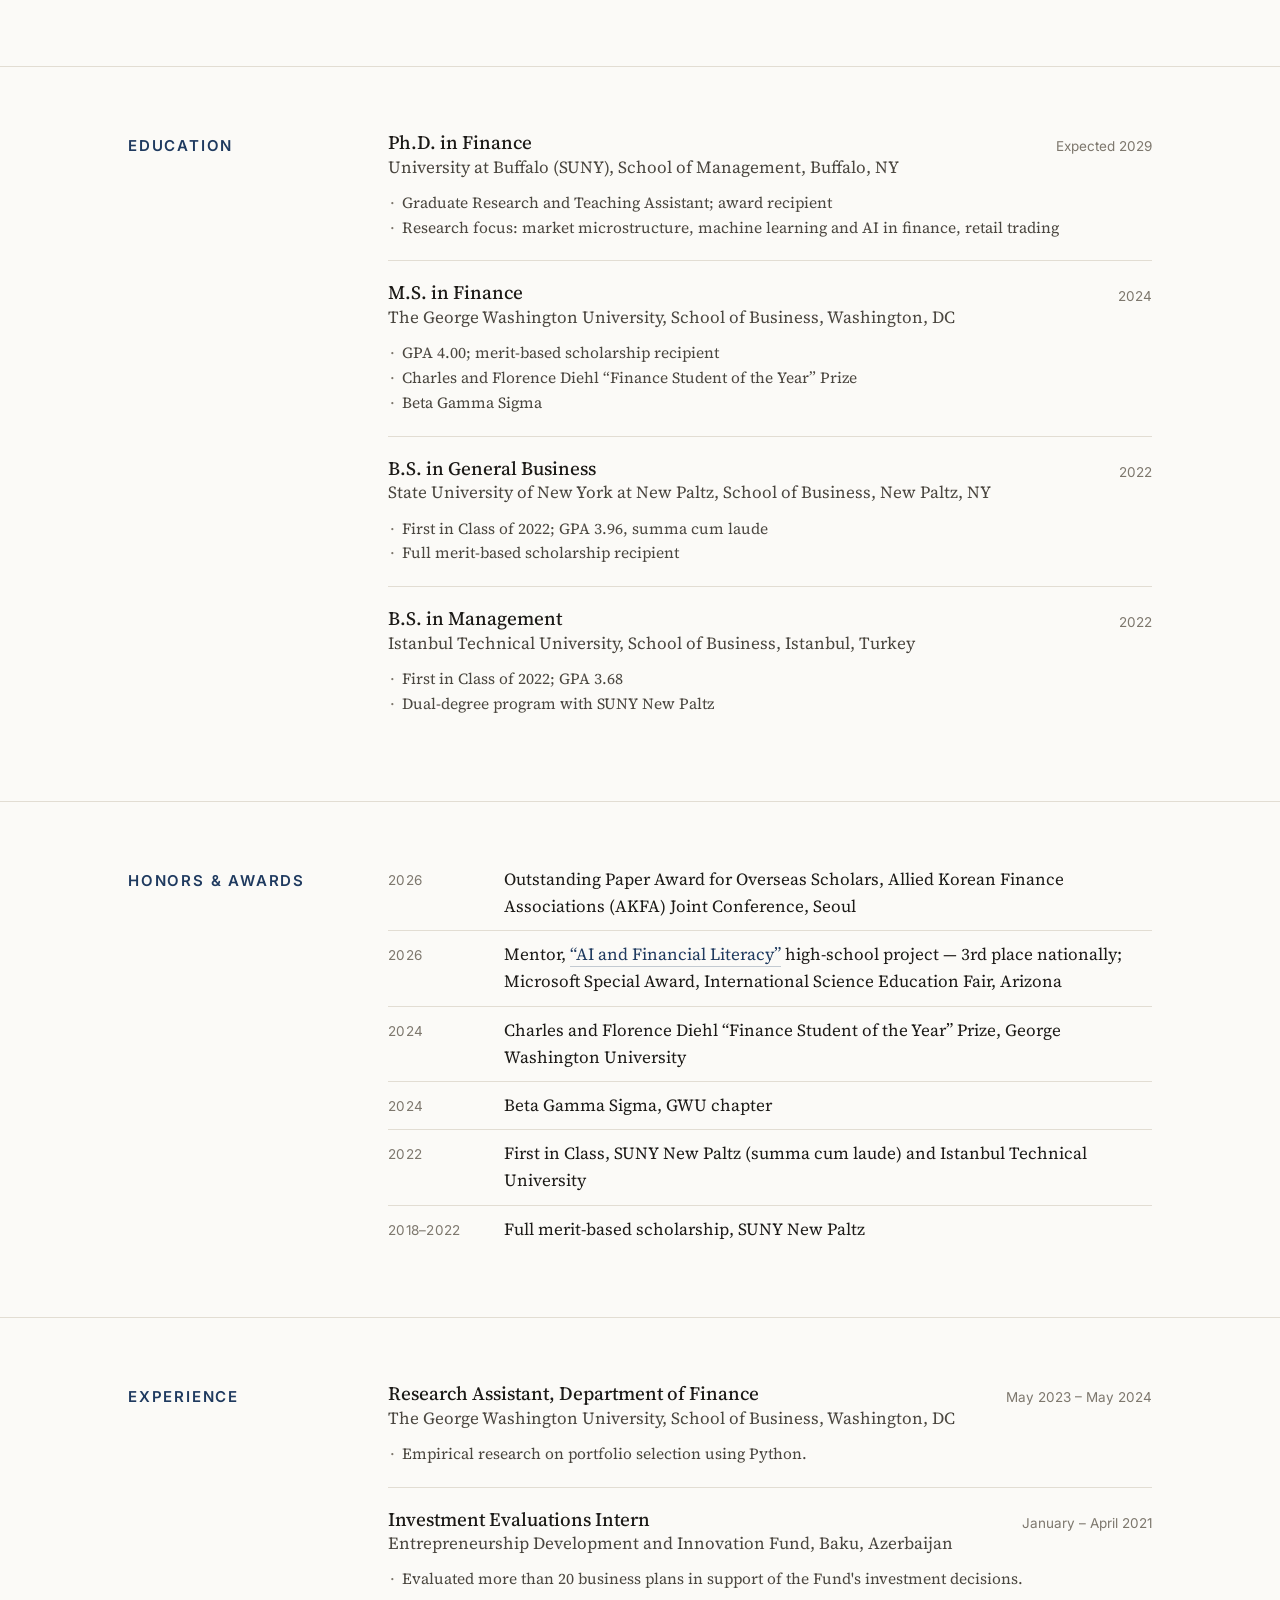
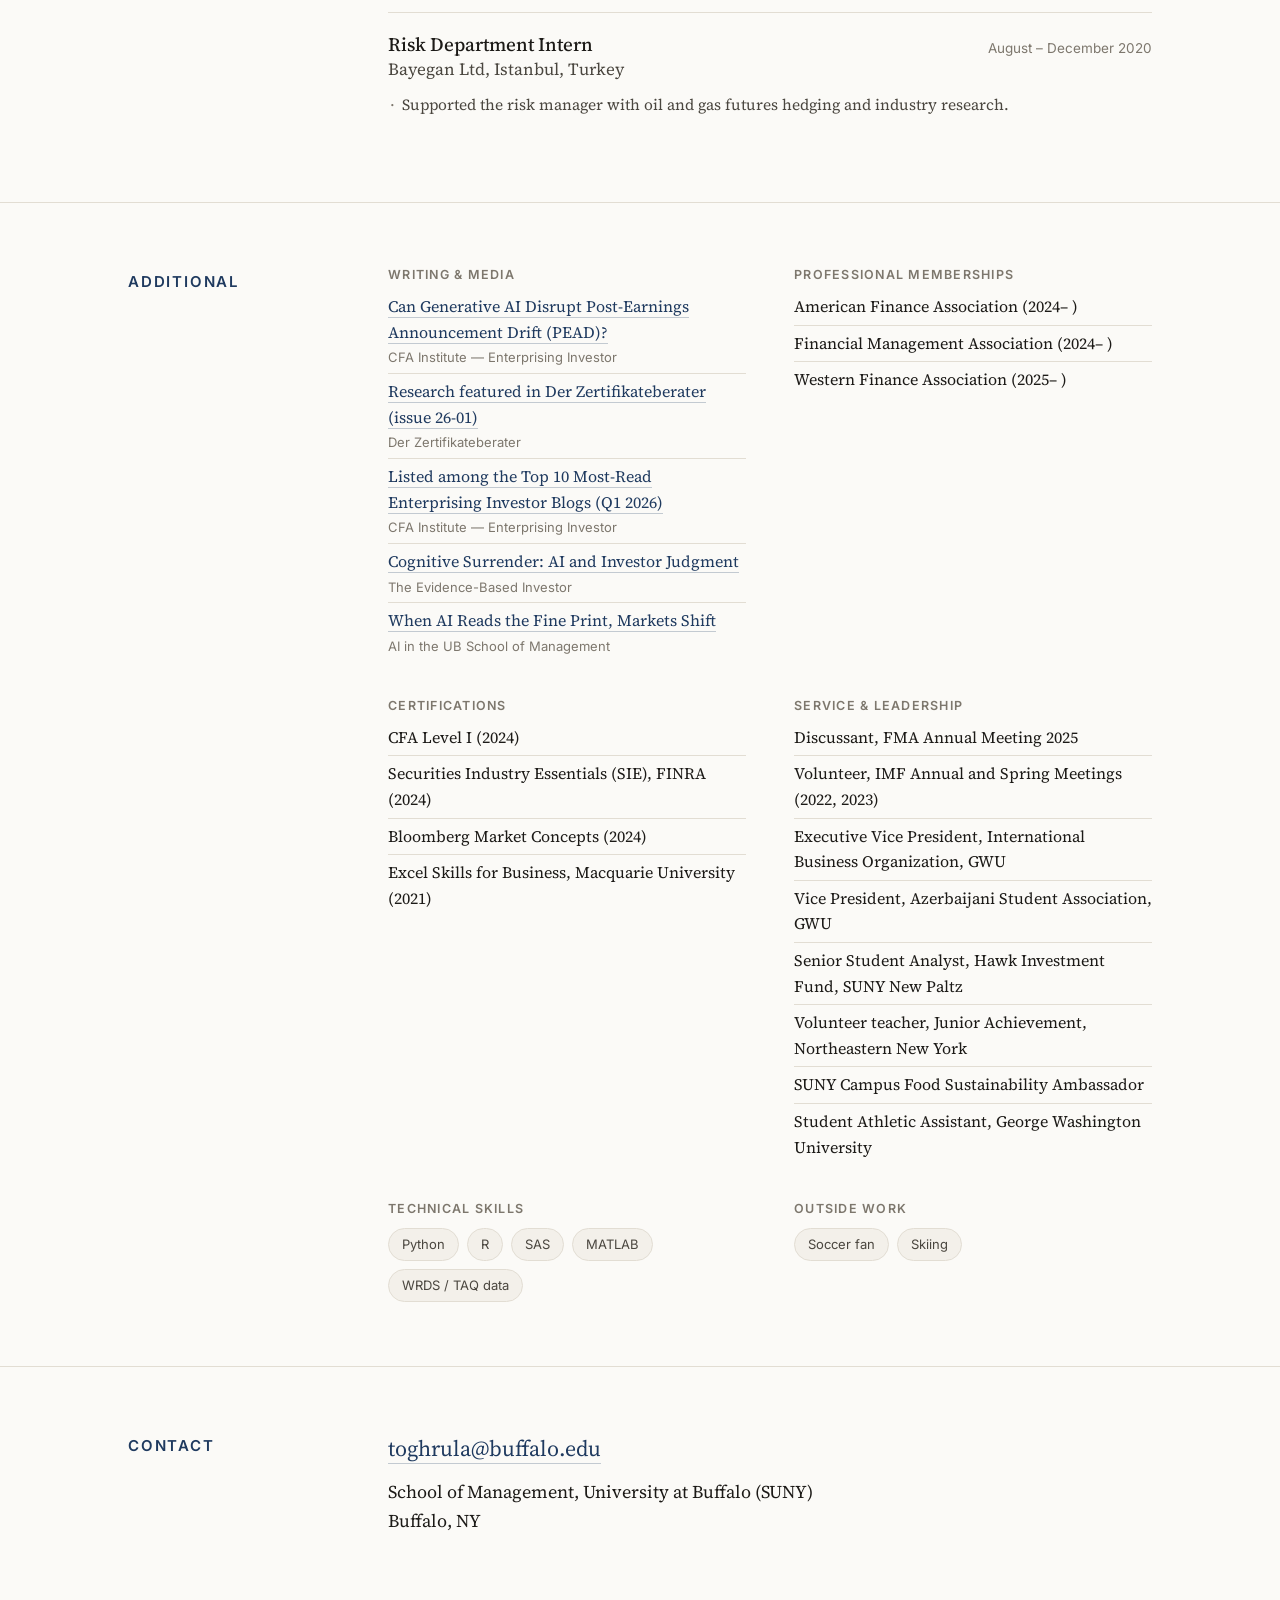
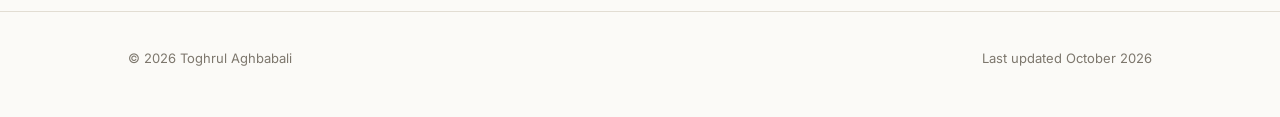
==== commit 1f4a1f4f: "Rename index (2).html to index.html" ====
--- a/index.html
+++ b/index.html
@@ -42,7 +42,12 @@
       <p class="tagline" id="tagline"></p>
       <div class="actions" id="actions"></div>
     </div>
-    <img class="portrait" id="portrait" alt="">
+    <div class="portrait carousel" id="portrait">
+      <div class="track" id="photo-track" tabindex="0" aria-label="Photos"></div>
+      <button class="cbtn prev" type="button" aria-label="Previous photo">&#8249;</button>
+      <button class="cbtn next" type="button" aria-label="Next photo">&#8250;</button>
+      <div class="dots" id="photo-dots"></div>
+    </div>
   </div>
 </header>
 
@@ -161,11 +166,27 @@
     `<a href="${esc(l.url)}" target="_blank" rel="noopener" title="${esc(l.label)}" aria-label="${esc(l.label)}">${ICONS[l.icon] || ICONS.link}</a>`) + `</span>`;
   $("actions").innerHTML = actions;
 
-  const hero = document.querySelector(".hero"), img = $("portrait");
-  if (SITE.photo) {
-    img.src = SITE.photo; img.alt = `Portrait of ${SITE.name}`;
-    img.onerror = () => { img.remove(); hero.classList.add("no-photo"); };
-  } else { img.remove(); hero.classList.add("no-photo"); }
+  // ---- header photos (scrollable) ----
+  const hero = document.querySelector(".hero"), box = $("portrait");
+  const pics = (SITE.photos || (SITE.photo ? [SITE.photo] : [])).map(p => typeof p === "string" ? { src: p } : p).filter(p => p.src);
+  if (!pics.length) { box.remove(); hero.classList.add("no-photo"); }
+  else {
+    const track = $("photo-track"), dots = $("photo-dots");
+    const prev = box.querySelector(".prev"), next = box.querySelector(".next");
+    track.innerHTML = list(pics, (p, i) => `<figure class="slide"><img src="${esc(p.src)}" alt="${esc(p.caption || "Photo of " + SITE.name)}" ${i ? 'loading="lazy"' : ""}>${p.caption ? `<figcaption>${esc(p.caption)}</figcaption>` : ""}</figure>`);
+    const slides = [...track.children];
+    if (pics.length > 1) {
+      dots.innerHTML = list(pics, (p, i) => `<button type="button" aria-label="Show photo ${i + 1}"></button>`);
+      const dotEls = [...dots.children];
+      const cur = () => Math.round(track.scrollLeft / track.clientWidth);
+      const go = (i) => track.scrollTo({ left: track.clientWidth * ((i + slides.length) % slides.length), behavior: "smooth" });
+      prev.onclick = () => go(cur() - 1);
+      next.onclick = () => go(cur() + 1);
+      dotEls.forEach((d, i) => d.onclick = () => go(i));
+      const sync = () => { const i = cur(); dotEls.forEach((d, j) => d.classList.toggle("on", i === j)); };
+      track.addEventListener("scroll", () => requestAnimationFrame(sync)); sync();
+    } else { prev.remove(); next.remove(); dots.remove(); }
+  }
 
   // ---- about ----
   $("about-text").innerHTML = list(SITE.about, p => `<p>${p}</p>`);
--- a/style.css
+++ b/style.css
@@ -53,14 +53,20 @@
 .nav-toggle { display: none; background: none; border: 1px solid var(--rule); border-radius: 6px; padding: 6px 10px; font: 13px var(--sans); color: var(--ink-soft); cursor: pointer; }
 
 /* ---------- Hero ---------- */
-.hero { padding: 72px 0 56px; border-bottom: 1px solid var(--rule); }
-.hero .wrap { display: grid; grid-template-columns: 1fr 240px; gap: 56px; align-items: center; }
+.hero { padding: 88px 0 72px; border-bottom: 1px solid var(--rule); position: relative; color: #fff;
+  background: linear-gradient(100deg, rgba(16,30,52,.92) 0%, rgba(20,38,64,.78) 45%, rgba(20,38,64,.45) 100%),
+              url("banner.jpg") center 40% / cover no-repeat, var(--accent); }
+.hero .kicker { color: #e6c88a; }
+.hero .btn { border-color: rgba(255,255,255,.85); color: #fff; }
+.hero .btn.primary { background: #fff; color: var(--accent); border-color: #fff; }
+.hero .iconlinks a { background: rgba(255,255,255,.12); border-color: rgba(255,255,255,.5); color: #fff; }
+.hero .wrap { display: grid; grid-template-columns: 1fr 380px; gap: 48px; align-items: center; }
 .hero.no-photo .wrap { grid-template-columns: 1fr; }
 .kicker { font-family: var(--sans); font-size: 12px; letter-spacing: .14em; text-transform: uppercase; color: var(--accent-2); margin-bottom: 14px; }
-.hero h1 { font-size: clamp(38px, 5vw, 56px); font-weight: 400; letter-spacing: -.01em; margin-bottom: 14px; }
-.hero .role { font-size: 20px; color: var(--ink-soft); margin: 0 0 4px; }
-.hero .inst { font-size: 17px; color: var(--ink-mute); margin: 0 0 22px; }
-.hero .tagline { font-style: italic; color: var(--ink-soft); margin: 0 0 28px; font-size: 17px; }
+.hero h1 { color: #fff; font-size: clamp(38px, 5vw, 56px); font-weight: 400; letter-spacing: -.01em; margin-bottom: 14px; }
+.hero .role { font-size: 20px; color: rgba(255,255,255,.92); margin: 0 0 4px; }
+.hero .inst { font-size: 17px; color: rgba(255,255,255,.78); margin: 0 0 22px; }
+.hero .tagline { font-style: italic; color: rgba(255,255,255,.92); margin: 0 0 28px; font-size: 17px; }
 .actions { display: flex; flex-wrap: wrap; gap: 12px; align-items: center; }
 .btn { font-family: var(--sans); font-size: 13.5px; letter-spacing: .02em; padding: 10px 18px; border-radius: 4px; border: 1px solid var(--accent); color: var(--accent); background: transparent; display: inline-flex; align-items: center; gap: 8px; }
 .btn.primary { background: var(--accent); color: #fff; }
@@ -69,11 +75,27 @@
 .iconlinks a { border: 1px solid var(--rule); border-radius: 50%; width: 38px; height: 38px; display: inline-flex; align-items: center; justify-content: center; color: var(--ink-soft); background: #fff; }
 .iconlinks a:hover { color: var(--accent); border-color: var(--accent); }
 .iconlinks svg { width: 17px; height: 17px; fill: currentColor; }
-.portrait { width: 240px; height: 240px; border-radius: 50%; object-fit: cover; object-position: center top; box-shadow: 0 1px 0 rgba(0,0,0,.04), 0 12px 32px -14px rgba(31,58,95,.35); background: var(--paper-2); }
+.portrait { width: 100%; }
+.portrait .track { box-shadow: 0 18px 40px -16px rgba(0,0,0,.6); }
 
 /* ---------- Sections ---------- */
 section { padding: 64px 0; border-bottom: 1px solid var(--rule); }
 section:last-of-type { border-bottom: 0; }
+
+/* ---------- Header photo carousel ---------- */
+.carousel { position: relative; }
+.track { display: flex; overflow-x: auto; scroll-snap-type: x mandatory; scroll-behavior: smooth; border-radius: 6px; scrollbar-width: none; background: rgba(0,0,0,.25); }
+.track::-webkit-scrollbar { display: none; }
+.slide { flex: 0 0 100%; margin: 0; scroll-snap-align: start; position: relative; aspect-ratio: 4 / 3; }
+.slide img { width: 100%; height: 100%; object-fit: cover; display: block; }
+.slide figcaption { position: absolute; left: 0; right: 0; bottom: 0; padding: 28px 18px 14px; font-family: var(--sans); font-size: 14px; color: #fff; background: linear-gradient(transparent, rgba(0,0,0,.65)); }
+.cbtn { position: absolute; top: 50%; transform: translateY(-50%); width: 36px; height: 36px; border-radius: 50%; border: 0; background: rgba(255,255,255,.9); color: var(--accent); font-size: 26px; line-height: 1; cursor: pointer; box-shadow: 0 4px 14px rgba(0,0,0,.2); display: flex; align-items: center; justify-content: center; padding-bottom: 4px; }
+.cbtn.prev { left: 10px; } .cbtn.next { right: 10px; }
+.carousel:not(:hover) .cbtn { opacity: .75; }
+.dots { display: flex; justify-content: center; gap: 8px; margin-top: 14px; }
+.dots:empty { display: none; }
+.dots button { width: 8px; height: 8px; border-radius: 50%; border: 0; padding: 0; background: rgba(255,255,255,.4); cursor: pointer; }
+.dots button.on { background: #fff; }
 .section-head { display: grid; grid-template-columns: 220px 1fr; gap: 40px; }
 .section-head h2 { font-size: 15px; font-family: var(--sans); letter-spacing: .12em; text-transform: uppercase; color: var(--accent); font-weight: 600; padding-top: 6px; }
 .section-body { min-width: 0; }
@@ -146,7 +168,7 @@
 @media (max-width: 860px) {
   .section-head { grid-template-columns: 1fr; gap: 18px; }
   .hero .wrap { grid-template-columns: 1fr; gap: 32px; }
-  .hero .wrap .portrait { order: -1; width: 160px; height: 160px; }
+  .hero .wrap .portrait { order: -1; width: 100%; max-width: 420px; }
   .grid2 { grid-template-columns: 1fr; }
   .nav .brand span { display: inline; }
 }
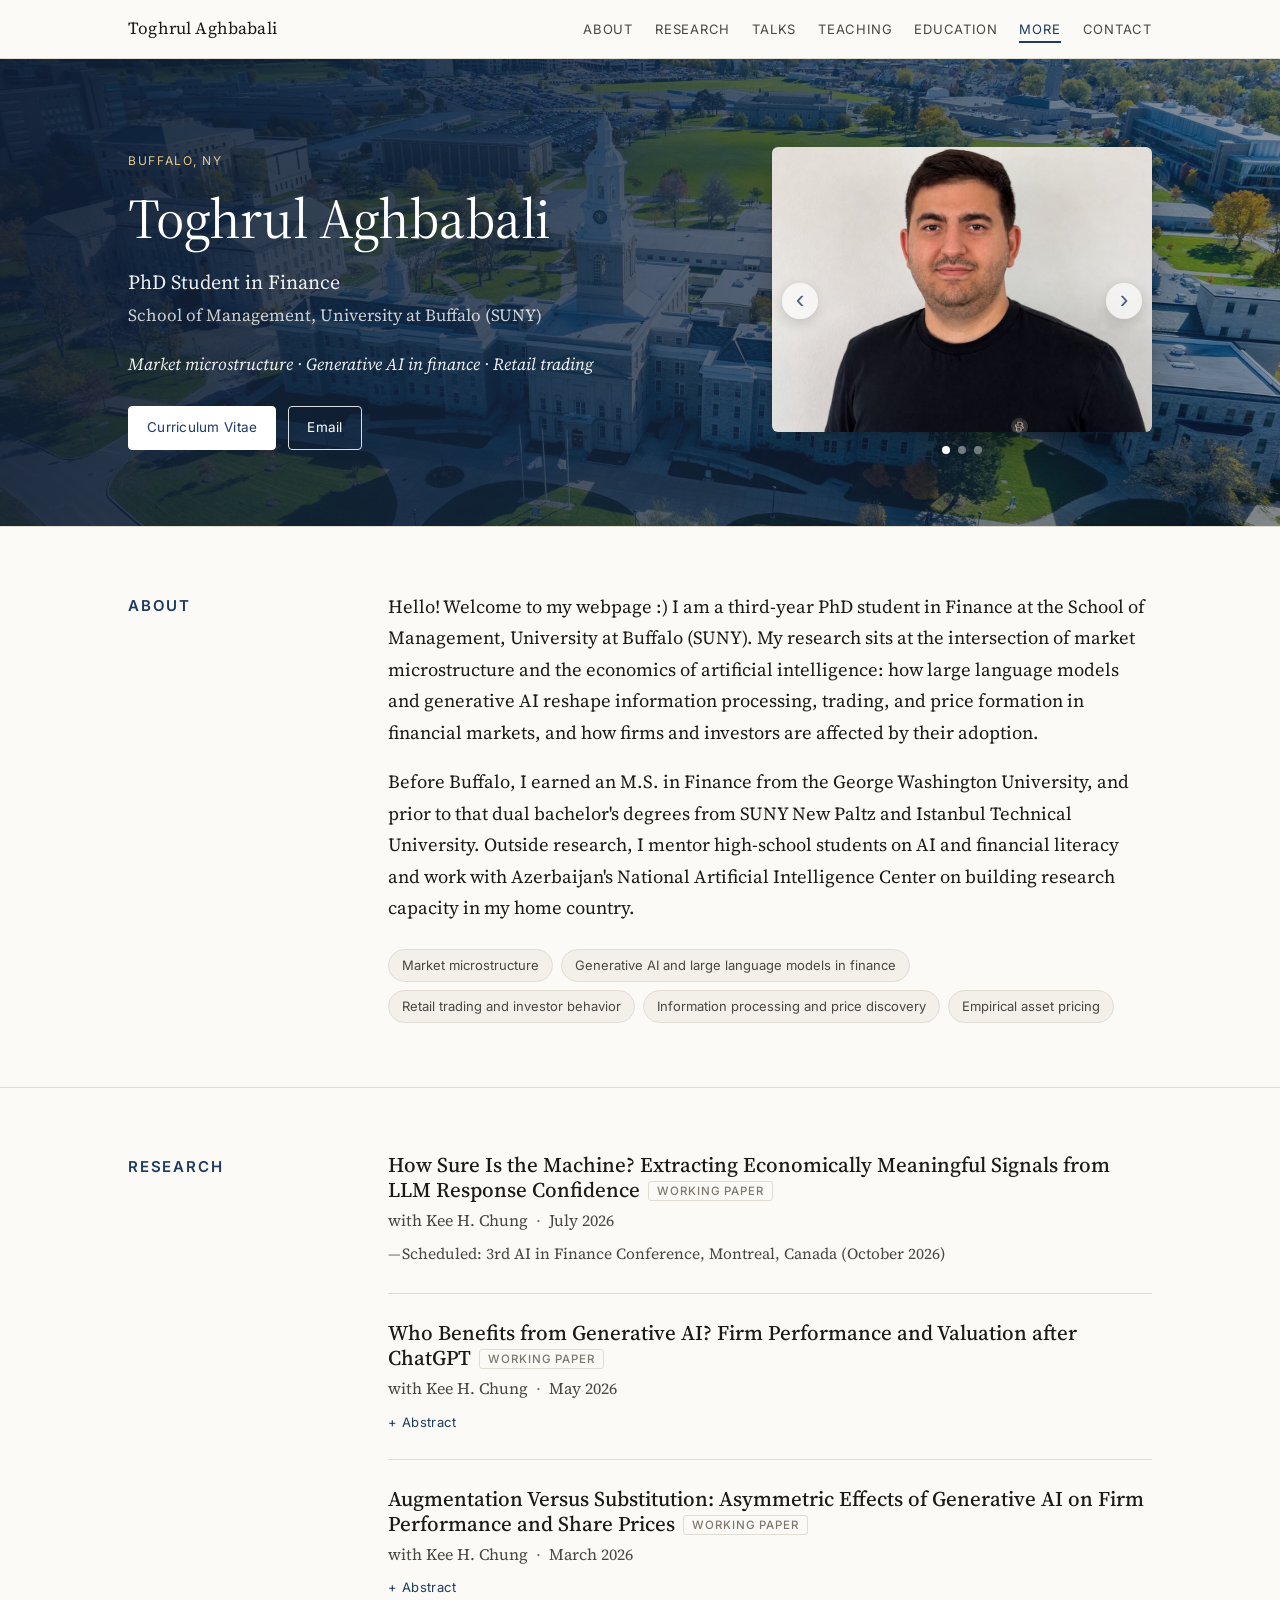
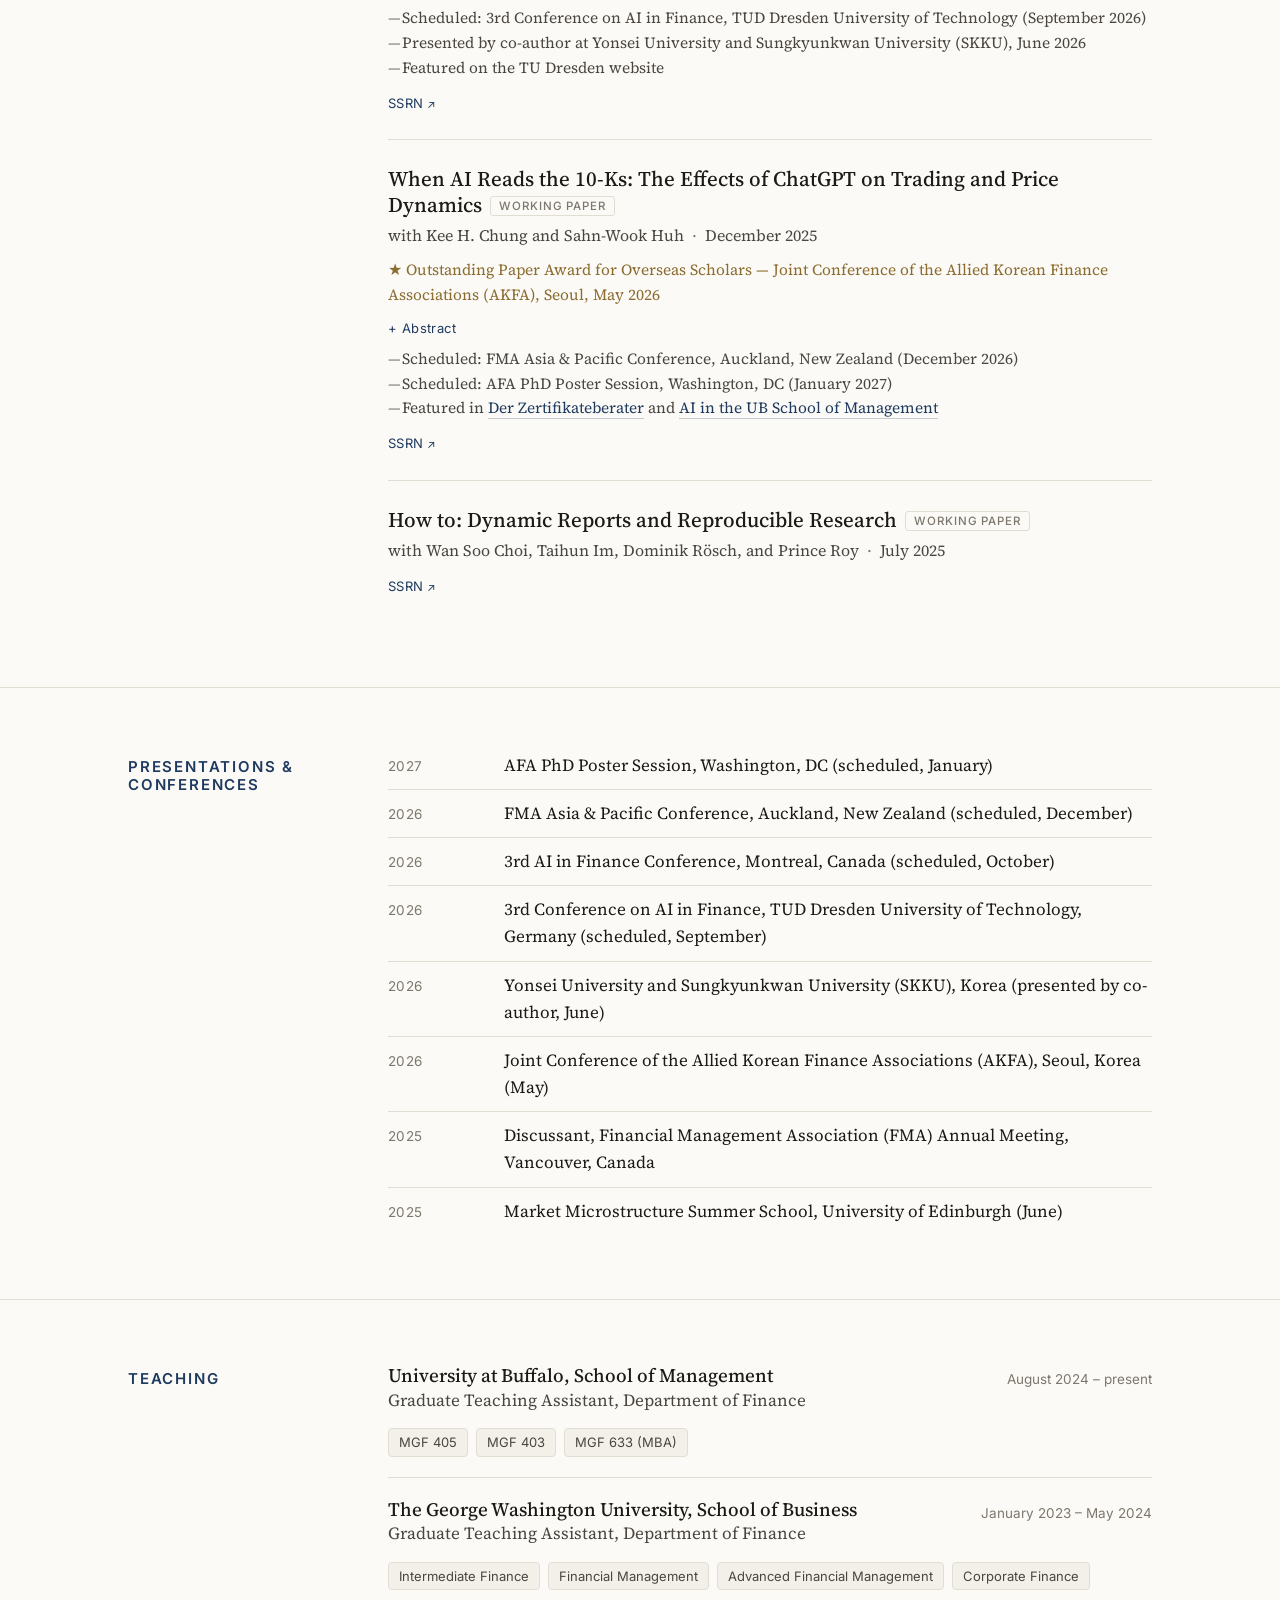
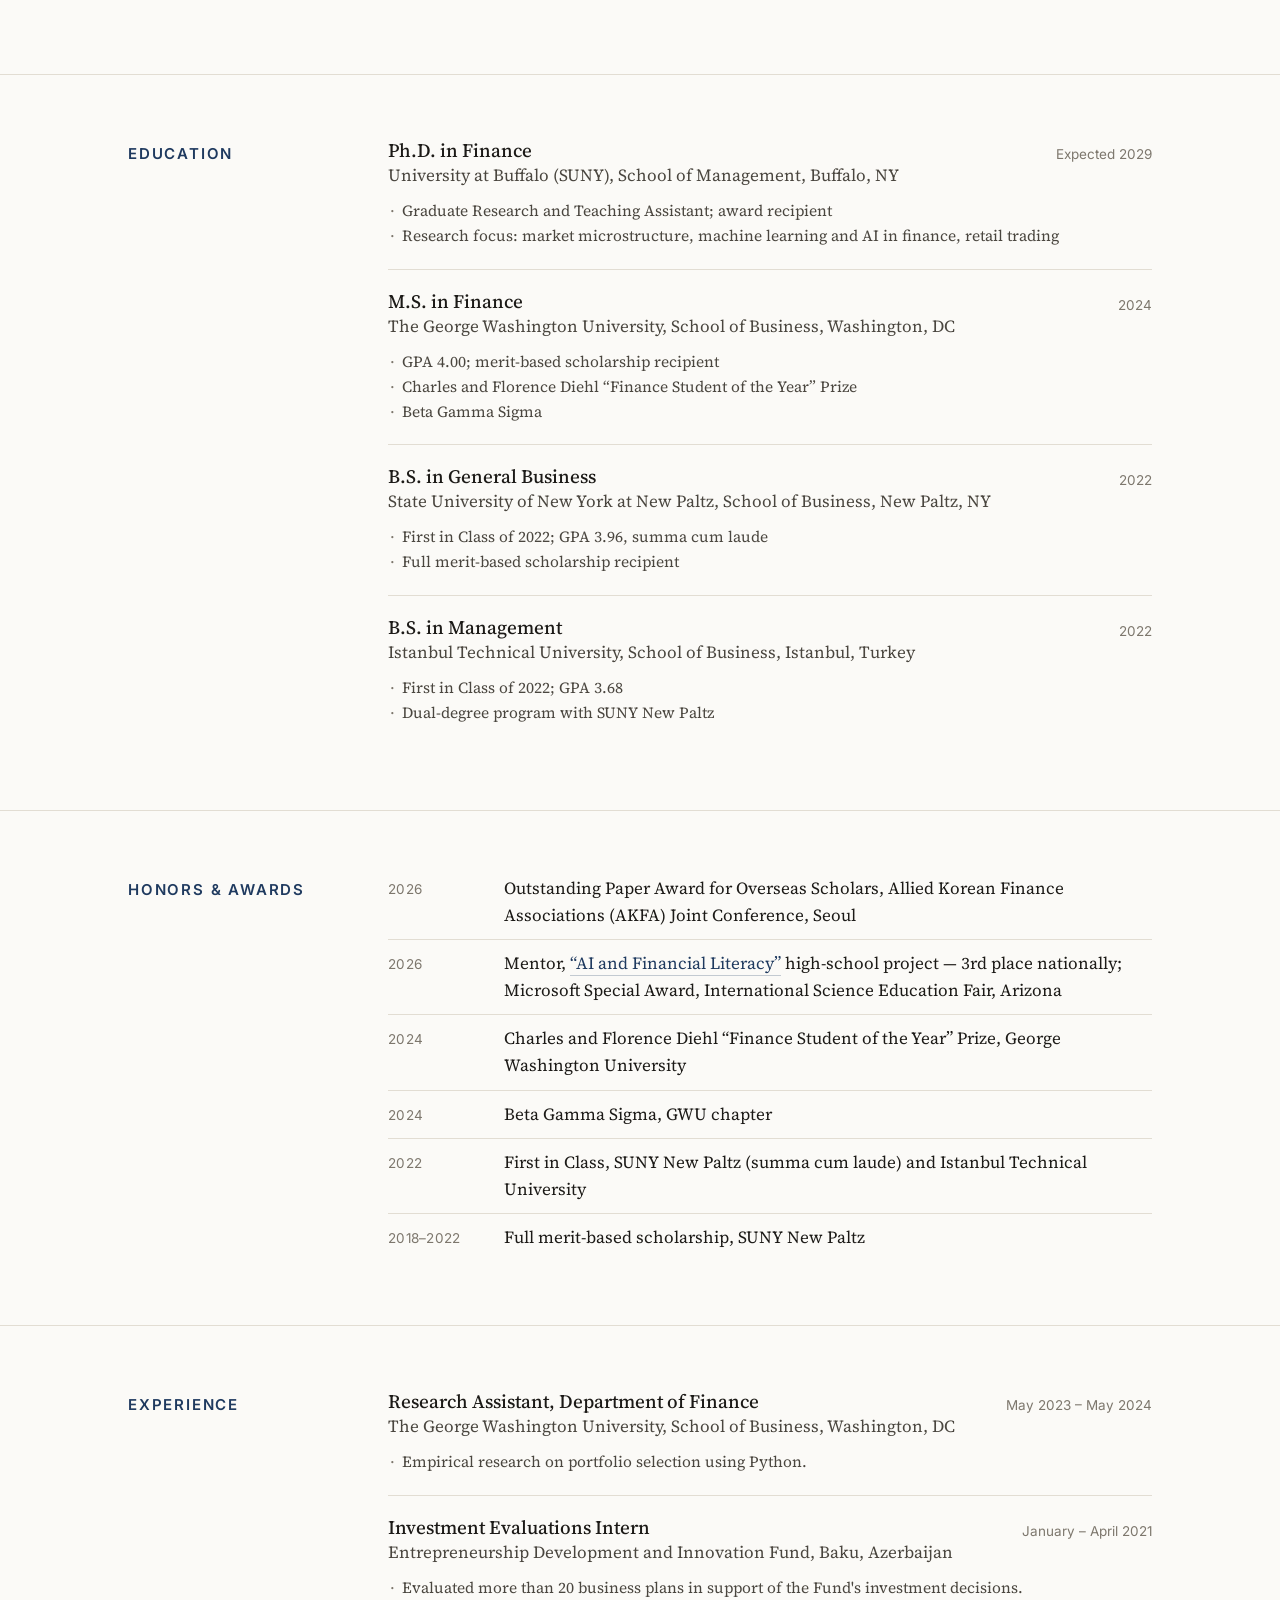
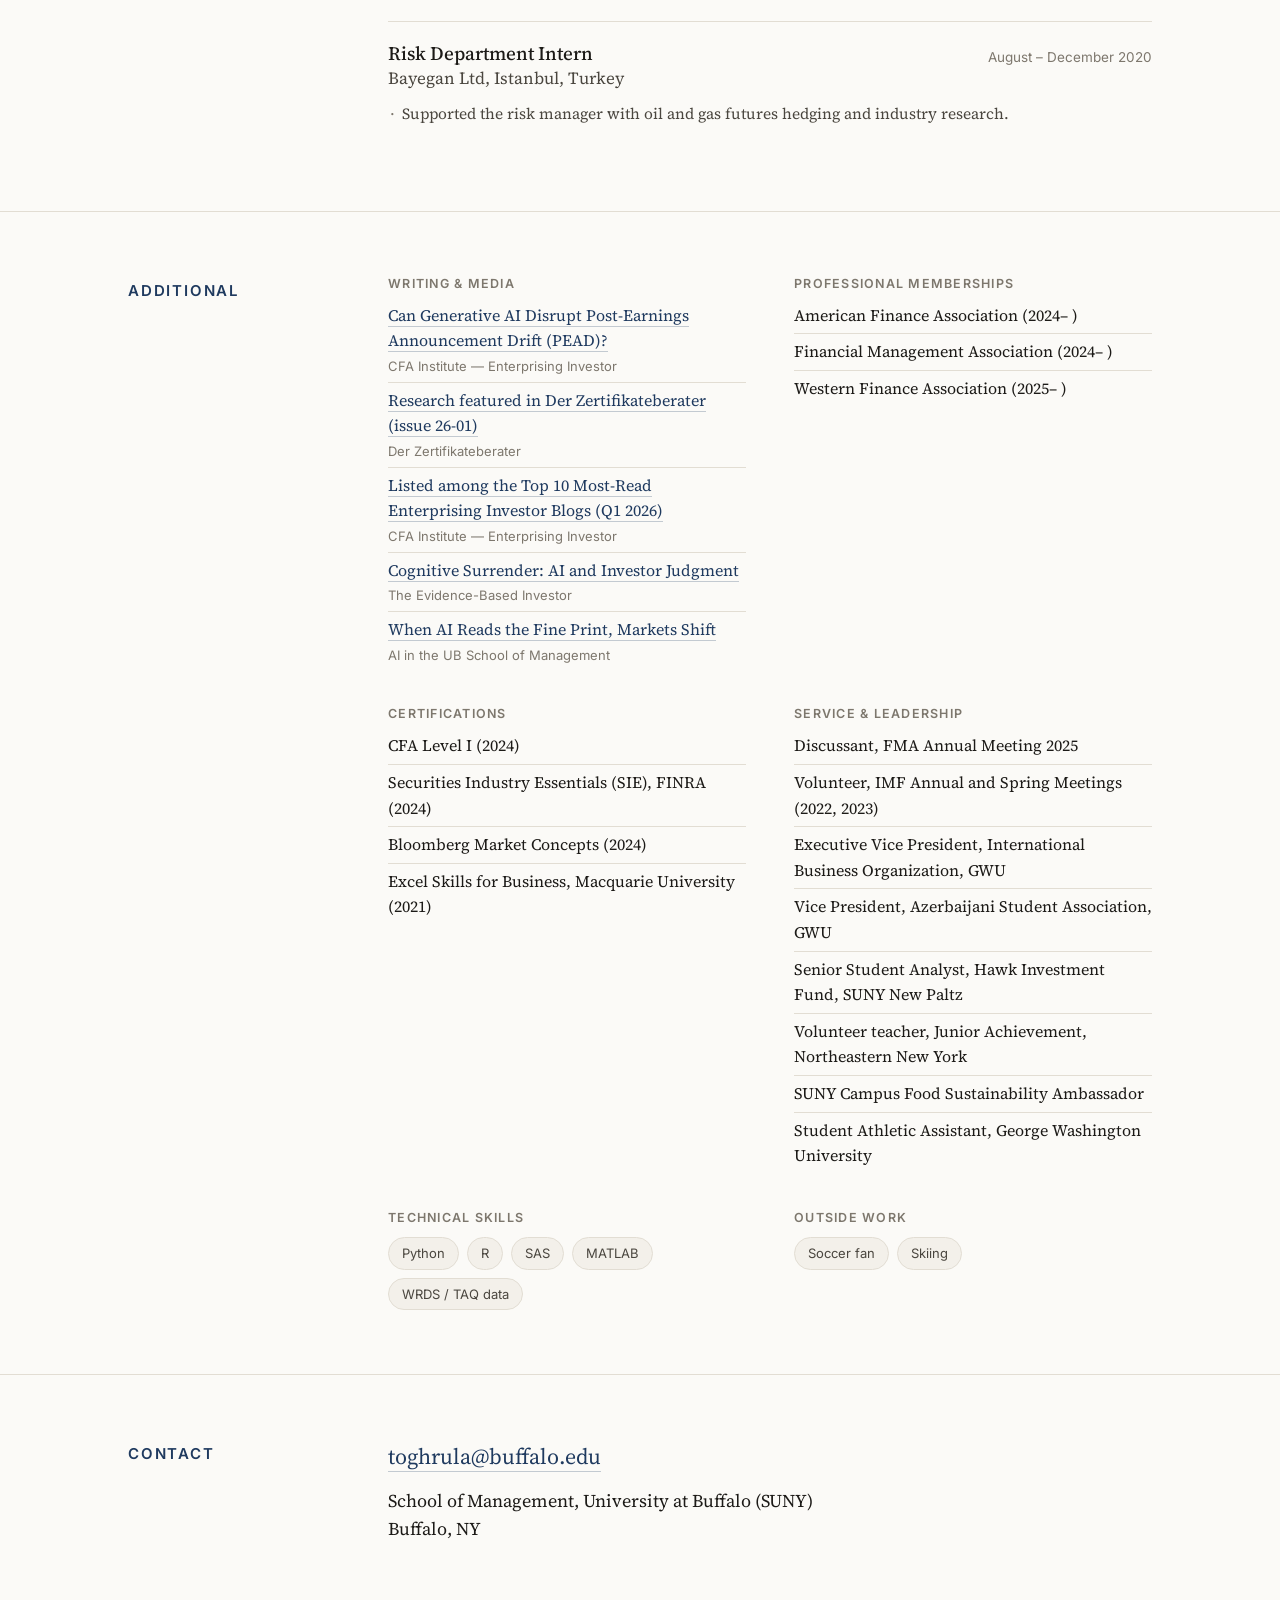
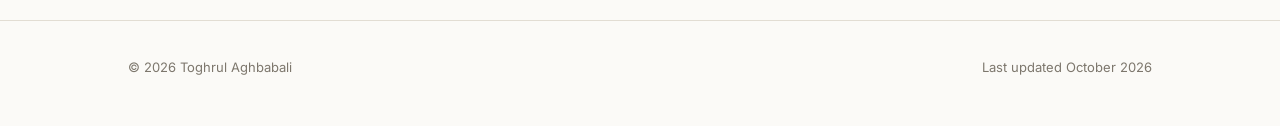
==== commit b3068f7b: "Update photo track HTML structure for slides" ====
--- a/index.html
+++ b/index.html
@@ -173,7 +173,7 @@
   else {
     const track = $("photo-track"), dots = $("photo-dots");
     const prev = box.querySelector(".prev"), next = box.querySelector(".next");
-    track.innerHTML = list(pics, (p, i) => `<figure class="slide"><img src="${esc(p.src)}" alt="${esc(p.caption || "Photo of " + SITE.name)}" ${i ? 'loading="lazy"' : ""}>${p.caption ? `<figcaption>${esc(p.caption)}</figcaption>` : ""}</figure>`);
+    track.innerHTML = list(pics, (p, i) => `<figure class="slide${p.full ? " full" : ""}">${p.full ? `<img class="bg" src="${esc(p.src)}" alt="" aria-hidden="true">` : ""}<img src="${esc(p.src)}" alt="${esc(p.caption || "Photo of " + SITE.name)}" ${i ? 'loading="lazy"' : ""}>${p.caption ? `<figcaption>${esc(p.caption)}</figcaption>` : ""}</figure>`);
     const slides = [...track.children];
     if (pics.length > 1) {
       dots.innerHTML = list(pics, (p, i) => `<button type="button" aria-label="Show photo ${i + 1}"></button>`);
--- a/style.css
+++ b/style.css
@@ -88,6 +88,9 @@
 .track::-webkit-scrollbar { display: none; }
 .slide { flex: 0 0 100%; margin: 0; scroll-snap-align: start; position: relative; aspect-ratio: 4 / 3; }
 .slide img { width: 100%; height: 100%; object-fit: cover; display: block; }
+.slide.full { overflow: hidden; }
+.slide.full img { position: relative; object-fit: contain; }
+.slide.full img.bg { position: absolute; inset: 0; object-fit: cover; filter: blur(18px) brightness(.95); transform: scale(1.15); }
 .slide figcaption { position: absolute; left: 0; right: 0; bottom: 0; padding: 28px 18px 14px; font-family: var(--sans); font-size: 14px; color: #fff; background: linear-gradient(transparent, rgba(0,0,0,.65)); }
 .cbtn { position: absolute; top: 50%; transform: translateY(-50%); width: 36px; height: 36px; border-radius: 50%; border: 0; background: rgba(255,255,255,.9); color: var(--accent); font-size: 26px; line-height: 1; cursor: pointer; box-shadow: 0 4px 14px rgba(0,0,0,.2); display: flex; align-items: center; justify-content: center; padding-bottom: 4px; }
 .cbtn.prev { left: 10px; } .cbtn.next { right: 10px; }
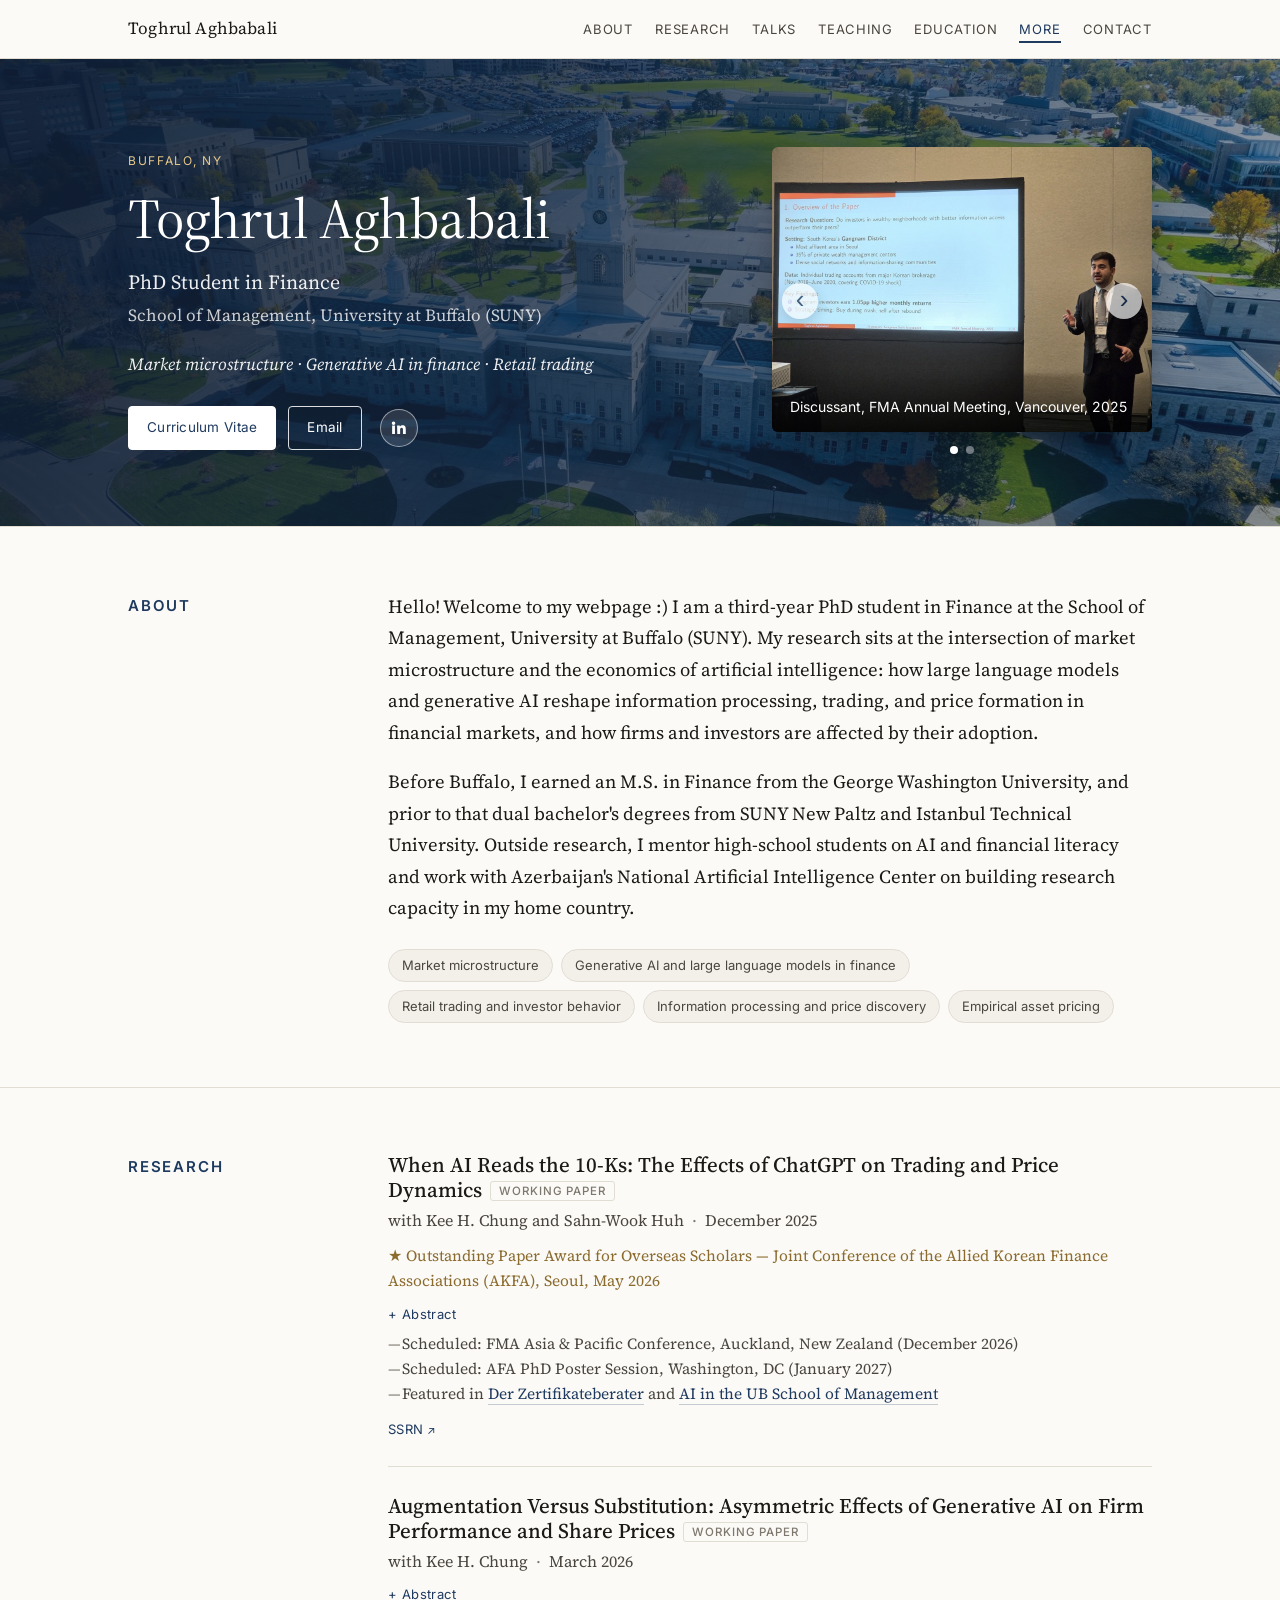
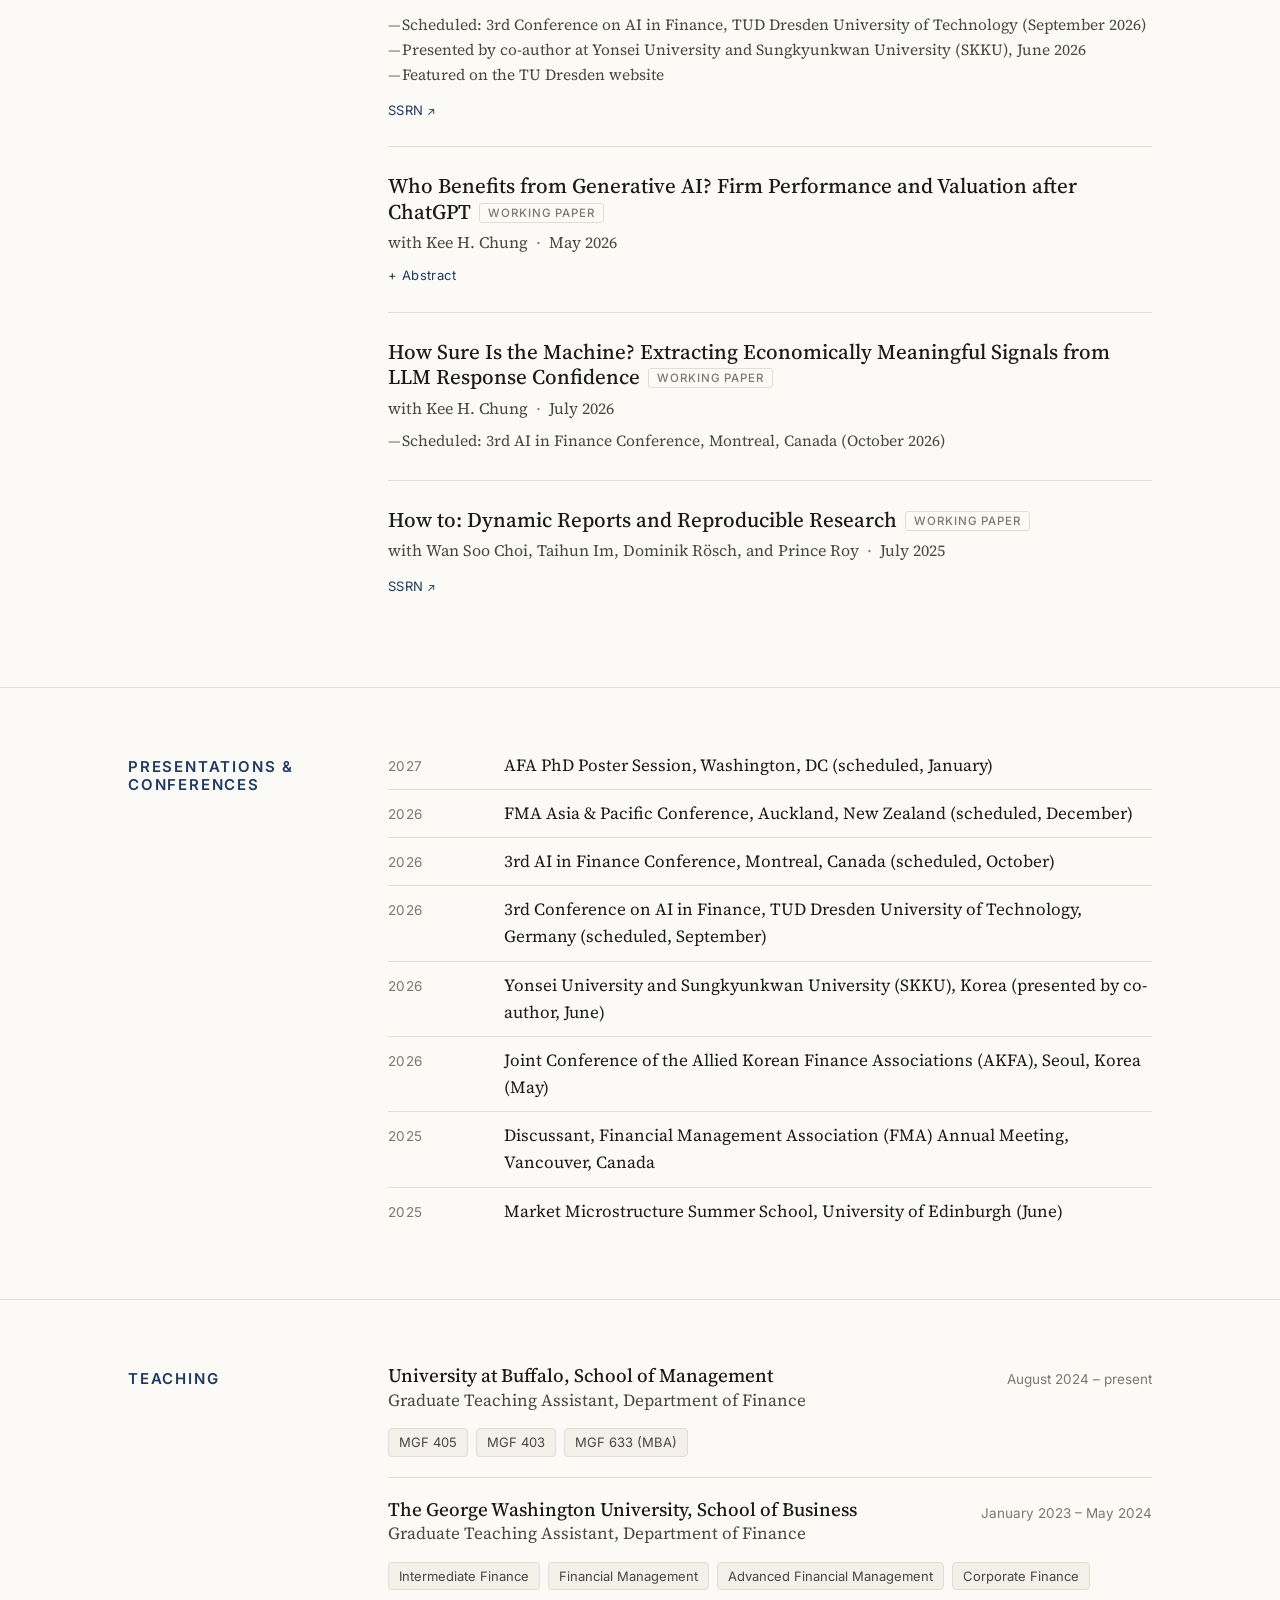
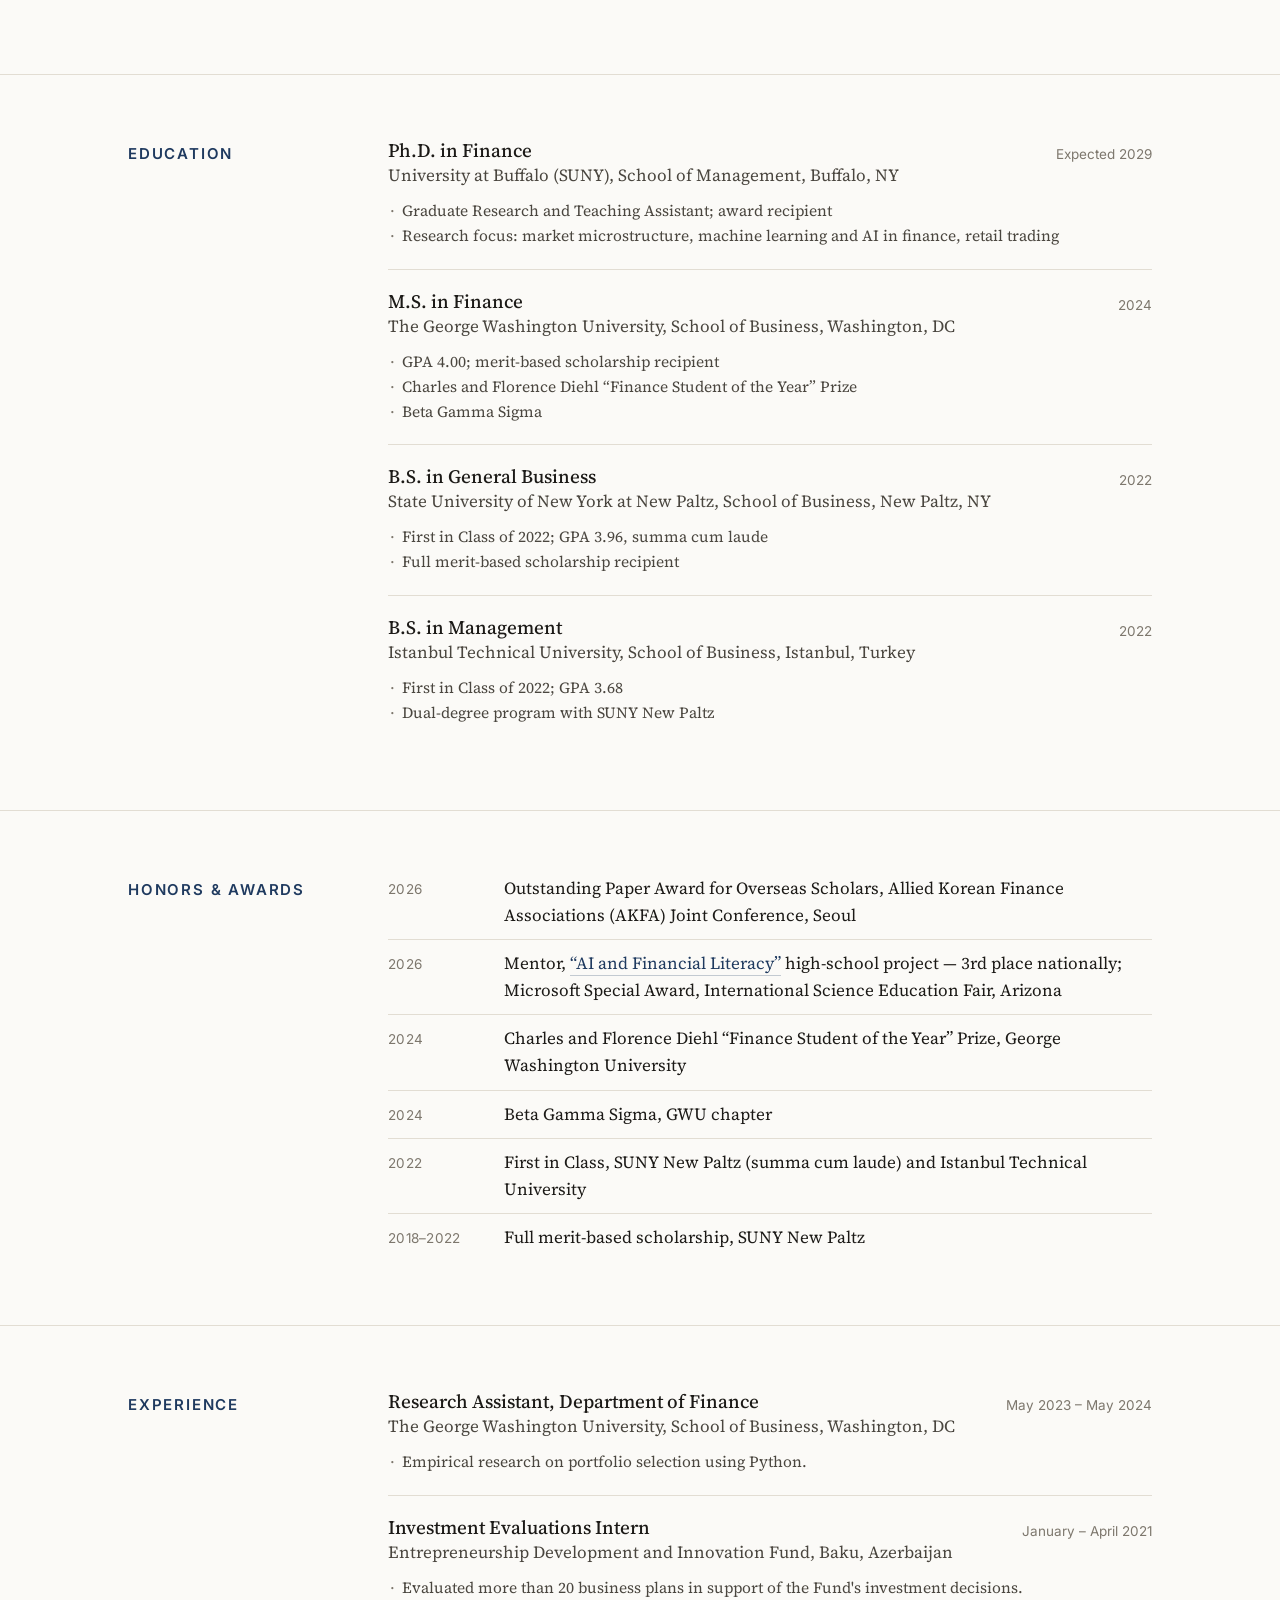
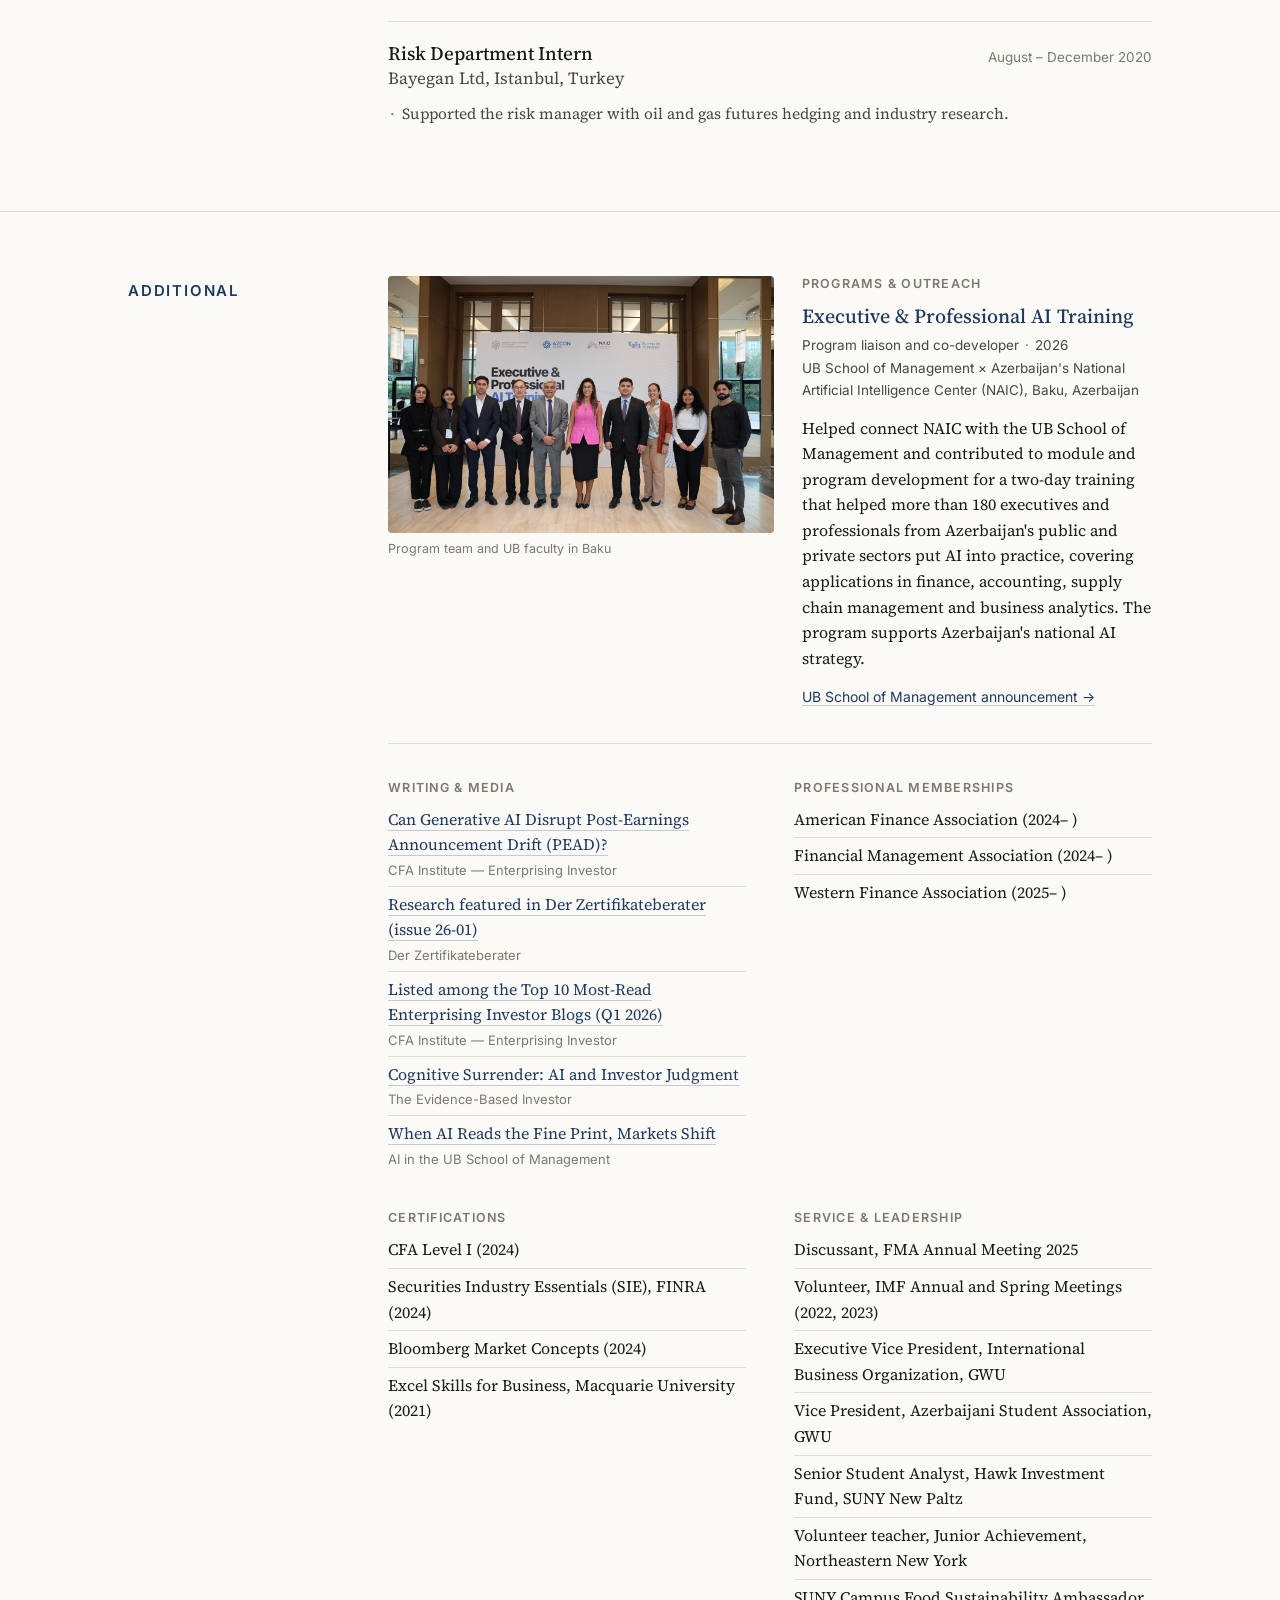
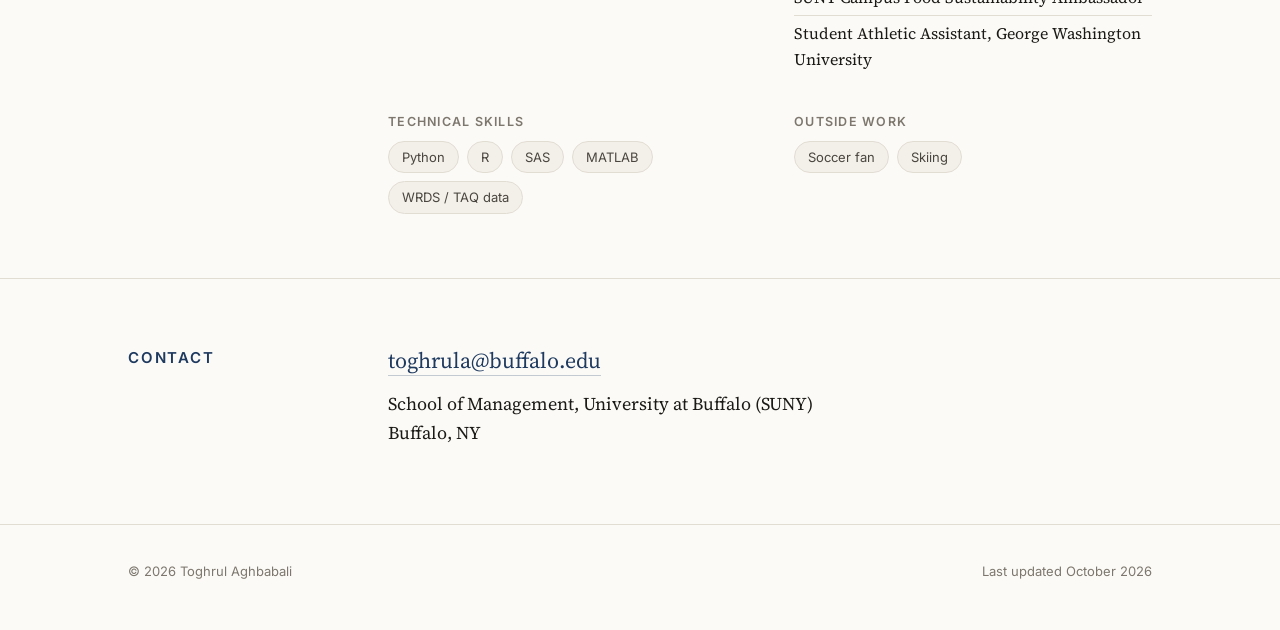
==== commit 47432690: "Add Programs & Outreach section: NAIC × UB Executive AI Training (Baku)" ====
--- a/index.html
+++ b/index.html
@@ -235,6 +235,17 @@
   // ---- more ----
   const block = (h, arr, fn) => (arr || []).length ? `<div><h3>${h}</h3><ul>${list(arr, fn)}</ul></div>` : "";
   $("more-grid").innerHTML =
+    list(SITE.programs || [], p => `<div class="program">
+      ${p.image ? `<figure>${p.url ? `<a href="${esc(p.url)}" target="_blank" rel="noopener">` : ""}<img src="${esc(p.image)}" alt="${esc(p.caption || p.title)}" loading="lazy">${p.url ? "</a>" : ""}${p.caption ? `<figcaption>${esc(p.caption)}</figcaption>` : ""}</figure>` : ""}
+      <div>
+        <h3>Programs &amp; Outreach</h3>
+        <h4>${esc(p.title)}</h4>
+        <div class="sub">${esc(p.role)}${p.year ? `<span class="sep">·</span>${esc(p.year)}` : ""}</div>
+        <div class="sub">${esc(p.org)}${p.place ? ", " + esc(p.place) : ""}</div>
+        ${p.text ? `<p>${esc(p.text)}</p>` : ""}
+        ${p.url ? `<a class="plink" href="${esc(p.url)}" target="_blank" rel="noopener">${esc(p.linkLabel || "Learn more")}&nbsp;→</a>` : ""}
+      </div>
+    </div>`) +
     block("Writing &amp; Media", SITE.media, m => `<li class="media"><a href="${esc(m.url)}" target="_blank" rel="noopener">${esc(m.text)}</a><span class="outlet">${esc(m.outlet)}</span></li>`) +
     block("Professional Memberships", SITE.memberships, s => `<li>${esc(s)}</li>`) +
     block("Certifications", SITE.certifications, s => `<li>${esc(s)}</li>`) +
--- a/style.css
+++ b/style.css
@@ -155,6 +155,16 @@
 .grid2 h3 { font-family: var(--sans); font-size: 12.5px; letter-spacing: .1em; text-transform: uppercase; color: var(--ink-mute); margin-bottom: 12px; font-weight: 600; }
 .grid2 ul:not(.tags) li { padding: 5px 0; border-top: 1px solid var(--rule); font-size: 16px; }
 .grid2 ul:not(.tags) li:first-child { border-top: 0; padding-top: 0; }
+.program { grid-column: 1 / -1; display: grid; grid-template-columns: minmax(0, 1.1fr) minmax(0, 1fr); gap: 28px; align-items: start; padding-bottom: 32px; border-bottom: 1px solid var(--rule); }
+.program figure { margin: 0; }
+.program figure a { border: 0; display: block; }
+.program img { width: 100%; height: auto; display: block; border-radius: 4px; }
+.program figcaption { font-family: var(--sans); font-size: 12.5px; color: var(--ink-mute); margin-top: 6px; }
+.program h4 { font-size: 20px; line-height: 1.3; margin: 0 0 6px; color: var(--accent); }
+.program .sub { font-family: var(--sans); font-size: 13.5px; color: var(--ink-soft); margin-top: 2px; }
+.program .sep { margin: 0 6px; color: var(--ink-mute); }
+.program p { font-size: 16px; margin: 14px 0 12px; }
+.program .plink { font-family: var(--sans); font-size: 14px; }
 .media li { padding: 10px 0; border-top: 1px solid var(--rule); }
 .media li:first-child { border-top: 0; padding-top: 0; }
 .media .outlet { display: block; font-family: var(--sans); font-size: 13px; color: var(--ink-mute); margin-top: 2px; }
@@ -173,6 +183,7 @@
   .hero .wrap { grid-template-columns: 1fr; gap: 32px; }
   .hero .wrap .portrait { order: -1; width: 100%; max-width: 420px; }
   .grid2 { grid-template-columns: 1fr; }
+  .program { grid-template-columns: 1fr; gap: 18px; }
   .nav .brand span { display: inline; }
 }
 @media (max-width: 640px) {
